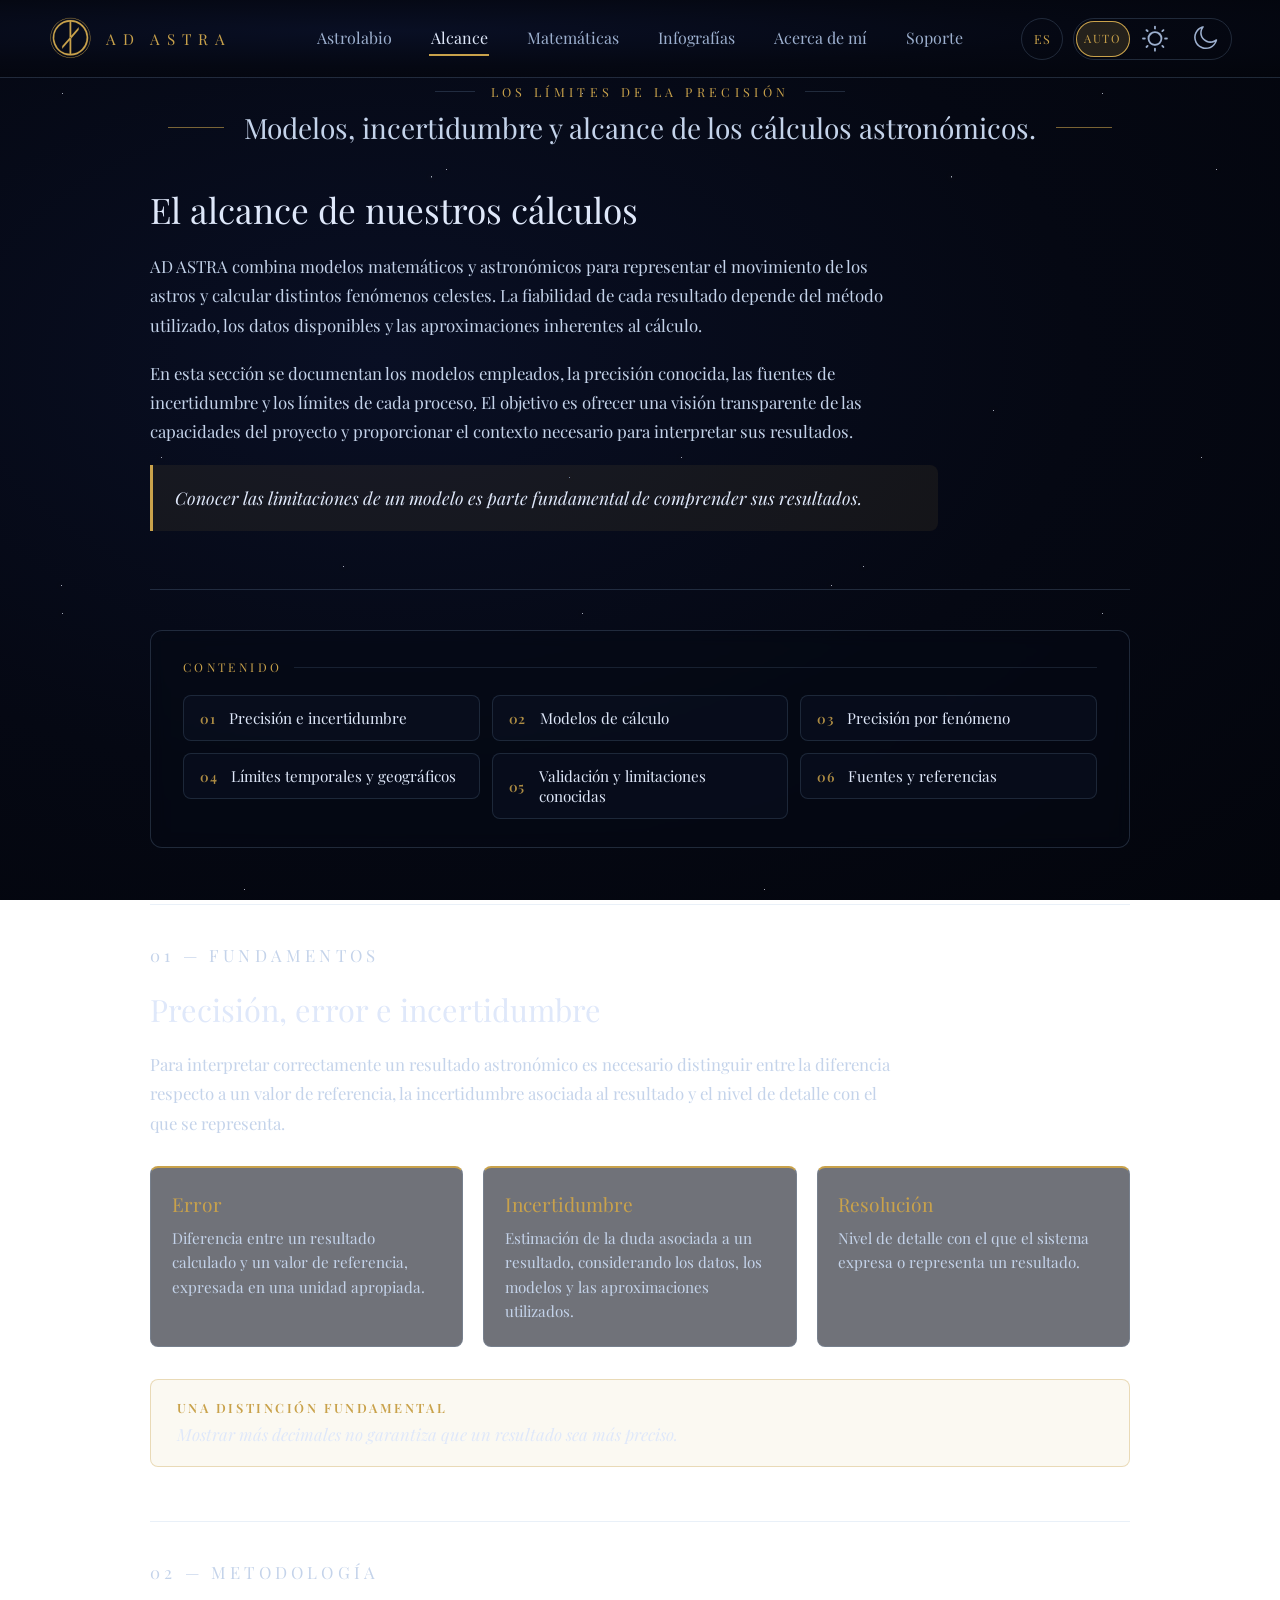
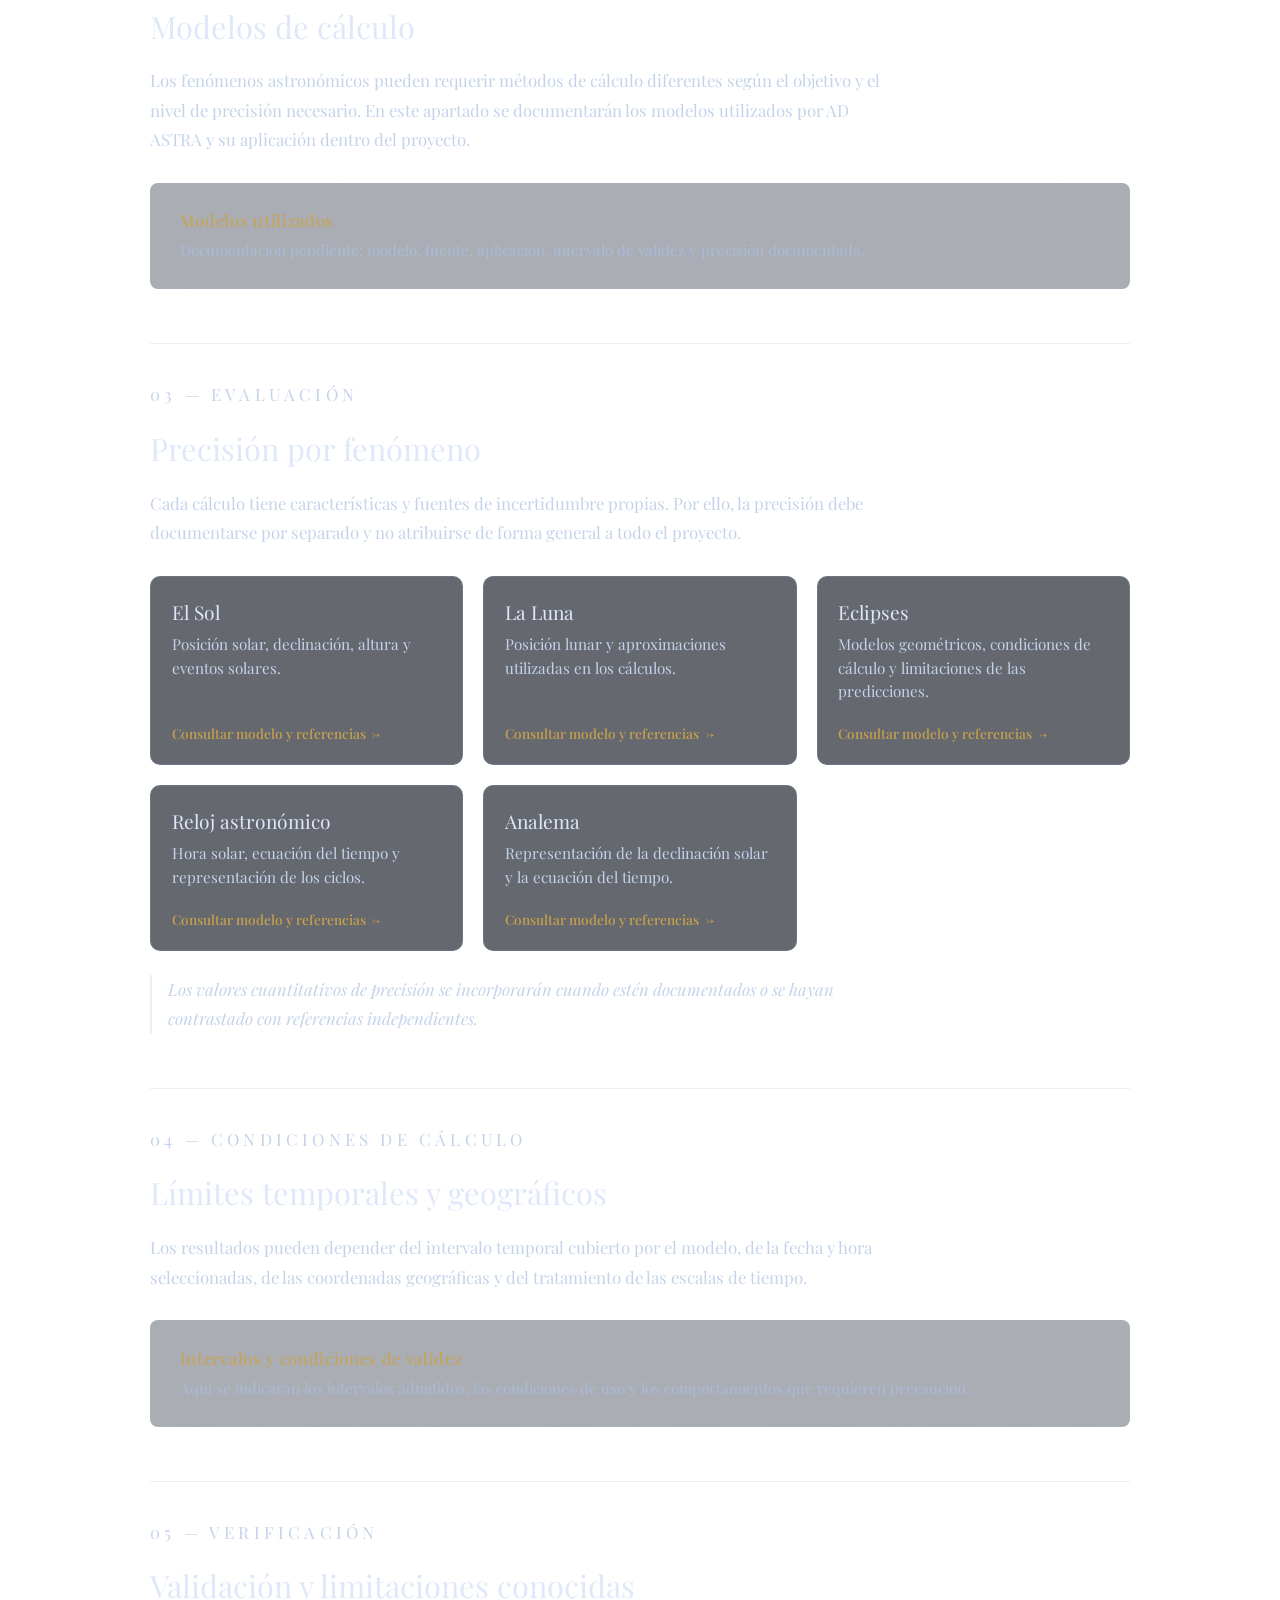
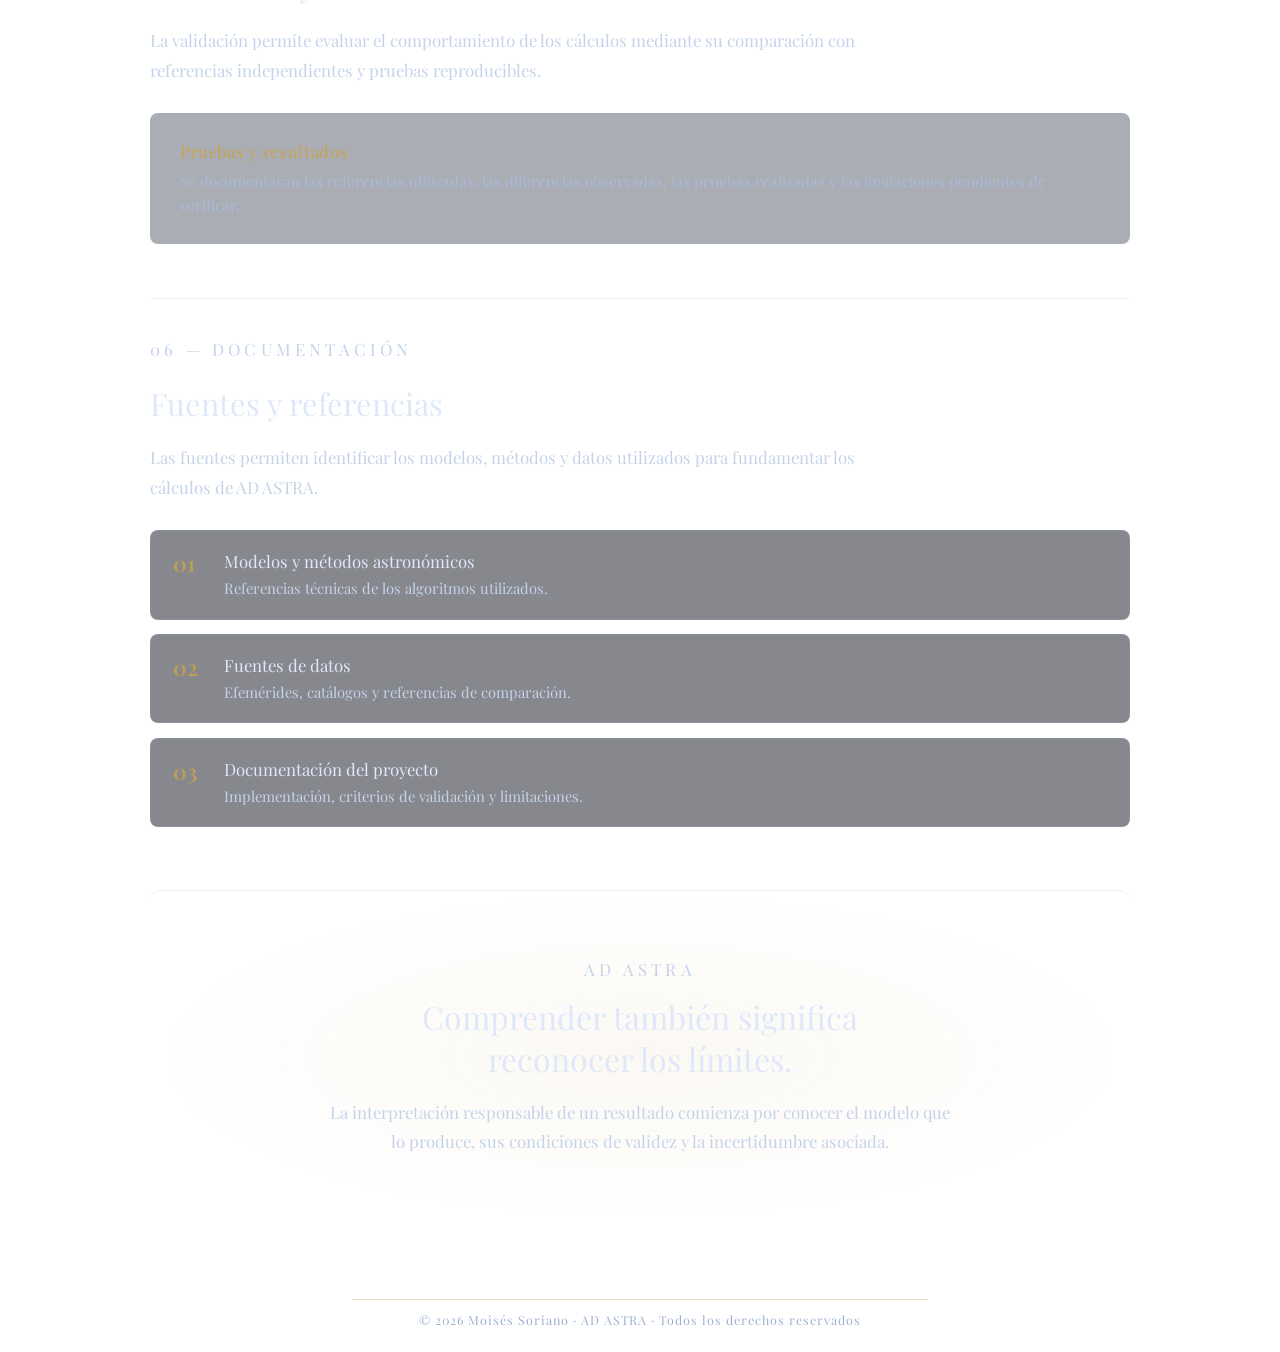
==== paginas/alcance.html @ a29d30ed "Fix: Corregido el responsive para 18 tamaños de 1920×1000 a 360×740). Feat: añadidos los paneles lat" ====
<!DOCTYPE html>
<html lang="es">
  <head>
    <meta charset="UTF-8" />
    <meta name="viewport" content="width=device-width, initial-scale=1.0" />
    <title>AD ASTRA — Alcance</title>
    <script>try{var p=localStorage.getItem("tema-preferencia")||"auto",h=new Date().getHours();document.documentElement.dataset.tema=p==="auto"?(h>=6&&h<18?"dia":"noche"):p}catch(e){}</script>
    <link rel="preconnect" href="https://fonts.googleapis.com" />
    <link rel="preconnect" href="https://fonts.gstatic.com" crossorigin />
    <link href="https://fonts.googleapis.com/css2?family=Playfair+Display:wght@400;500;600&display=swap" rel="stylesheet" />
    <link rel="icon" href="data:," />
    <link rel="stylesheet" href="../css/base.css" />
    <link rel="stylesheet" href="../css/tema.css" />
    <link rel="stylesheet" href="../css/estructura.css" />
    <link rel="stylesheet" href="../css/alcance.css" />
    <link rel="stylesheet" href="../css/pie.css" />
    <link rel="stylesheet" href="../css/fondo-estrellas.css" />
    <link rel="stylesheet" href="../css/fondo-lavado.css" />
    <script src="../scripts/astronomia.js" defer></script>
    <script src="../scripts/ubicacion.js" defer></script>
    <script src="../scripts/tema.js" defer></script>
    <script src="../scripts/idioma.js" defer></script>
  </head>
  <body>
    <div id="fondo-lavado" aria-hidden="true"></div>
    <div id="fondo-estrellas" aria-hidden="true">
      <div class="estrellas-fondo estrellas-a"></div>
      <div class="estrellas-fondo estrellas-b"></div>
    </div>
    <div id="contenedor-app">
      <header class="cabecera menu-secciones">
        <a class="logo" href="../index.html" aria-label="AD ASTRA, ir al Astrolabio">
          <span class="logo-marca" aria-hidden="true"></span>
          <span>AD ASTRA</span>
        </a>
        <nav class="nav-secciones" aria-label="Navegación del sitio">
          <a href="../index.html">Astrolabio</a>
          <a href="alcance.html" class="activa" aria-current="page">Alcance</a>
          <a href="matematicas.html">Matemáticas</a>
          <a href="infografias.html">Infografías</a>
          <a href="acerca-de.html">Acerca de mí</a>
          <a href="soporte.html">Soporte</a>
        </nav>
        <div class="cabecera-acciones">
          <button type="button" id="boton-idioma" class="boton-tema boton-idioma" title="Cambiar idioma" aria-label="Cambiar idioma">ES</button>
          <div class="control-tema" role="group" aria-label="Modo de color">
            <button type="button" class="control-tema-opcion" data-tema-pref="auto">Auto</button>
            <button type="button" class="control-tema-opcion" data-tema-pref="dia"><span class="icono-svg icono-dia" aria-hidden="true"></span></button>
            <button type="button" class="control-tema-opcion" data-tema-pref="noche"><span class="icono-svg icono-noche" aria-hidden="true"></span></button>
          </div>
        </div>
      </header>
      <main>
        <section class="hero">
          <p class="hero-etiqueta">Los límites de la precisión</p>
          <h1 class="hero-titular">
            Modelos, incertidumbre y alcance de los cálculos astronómicos.
          </h1>
        </section>

        <div class="contenido-pagina">

          <!-- Introducción -->
          <section class="alcance-introduccion" aria-labelledby="titulo-introduccion">
            <h2 id="titulo-introduccion">El alcance de nuestros cálculos</h2>

            <p>
              AD ASTRA combina modelos matemáticos y astronómicos para representar
              el movimiento de los astros y calcular distintos fenómenos celestes.
              La fiabilidad de cada resultado depende del método utilizado,
              los datos disponibles y las aproximaciones inherentes al cálculo.
            </p>

            <p>
              En esta sección se documentan los modelos empleados, la precisión
              conocida, las fuentes de incertidumbre y los límites de cada proceso.
              El objetivo es ofrecer una visión transparente de las capacidades
              del proyecto y proporcionar el contexto necesario para interpretar
              sus resultados.
            </p>

            <p class="alcance-destacado">
              Conocer las limitaciones de un modelo es parte fundamental
              de comprender sus resultados.
            </p>
          </section>

          <!-- Navegación interna -->
          <nav class="alcance-nav" aria-label="Contenido de Alcance">
            <p class="alcance-nav-etiqueta">Contenido</p>

            <ol>
              <li>
                <a href="#precision">
                  <span>01</span>
                  Precisión e incertidumbre
                </a>
              </li>
              <li>
                <a href="#modelos">
                  <span>02</span>
                  Modelos de cálculo
                </a>
              </li>
              <li>
                <a href="#fenomenos">
                  <span>03</span>
                  Precisión por fenómeno
                </a>
              </li>
              <li>
                <a href="#condiciones">
                  <span>04</span>
                  Límites temporales y geográficos
                </a>
              </li>
              <li>
                <a href="#validacion">
                  <span>05</span>
                  Validación y limitaciones conocidas
                </a>
              </li>
              <li>
                <a href="#referencias">
                  <span>06</span>
                  Fuentes y referencias
                </a>
              </li>
            </ol>
          </nav>

          <!-- 01. Precisión e incertidumbre -->
          <section id="precision" class="alcance-seccion">
            <p class="seccion-etiqueta">01 — Fundamentos</p>
            <h2>Precisión, error e incertidumbre</h2>

            <p>
              Para interpretar correctamente un resultado astronómico es necesario
              distinguir entre la diferencia respecto a un valor de referencia,
              la incertidumbre asociada al resultado y el nivel de detalle con
              el que se representa.
            </p>

            <div class="alcance-conceptos">
              <article class="alcance-concepto">
                <h3>Error</h3>
                <p>
                  Diferencia entre un resultado calculado y un valor de referencia,
                  expresada en una unidad apropiada.
                </p>
              </article>

              <article class="alcance-concepto">
                <h3>Incertidumbre</h3>
                <p>
                  Estimación de la duda asociada a un resultado, considerando
                  los datos, los modelos y las aproximaciones utilizados.
                </p>
              </article>

              <article class="alcance-concepto">
                <h3>Resolución</h3>
                <p>
                  Nivel de detalle con el que el sistema expresa o representa
                  un resultado.
                </p>
              </article>
            </div>

            <aside class="alcance-nota">
              <h3>Una distinción fundamental</h3>
              <p>
                Mostrar más decimales no garantiza que un resultado sea
                más preciso.
              </p>
            </aside>
          </section>

          <!-- 02. Modelos de cálculo -->
          <section id="modelos" class="alcance-seccion">
            <p class="seccion-etiqueta">02 — Metodología</p>
            <h2>Modelos de cálculo</h2>

            <p>
              Los fenómenos astronómicos pueden requerir métodos de cálculo
              diferentes según el objetivo y el nivel de precisión necesario.
              En este apartado se documentarán los modelos utilizados por
              AD ASTRA y su aplicación dentro del proyecto.
            </p>

            <div class="alcance-placeholder">
              <h3>Modelos utilizados</h3>
              <p>
                Documentación pendiente: modelo, fuente, aplicación,
                intervalo de validez y precisión documentada.
              </p>
            </div>
          </section>

          <!-- 03. Precisión por fenómeno -->
          <section id="fenomenos" class="alcance-seccion">
            <p class="seccion-etiqueta">03 — Evaluación</p>
            <h2>Precisión por fenómeno</h2>

            <p>
              Cada cálculo tiene características y fuentes de incertidumbre
              propias. Por ello, la precisión debe documentarse por separado
              y no atribuirse de forma general a todo el proyecto.
            </p>

            <div class="alcance-fenomenos">

              <article class="alcance-fenomeno">
                <h3>El Sol</h3>
                <p>
                  Posición solar, declinación, altura y eventos solares.
                </p>
                <a href="#referencias">Consultar modelo y referencias</a>
              </article>

              <article class="alcance-fenomeno">
                <h3>La Luna</h3>
                <p>
                  Posición lunar y aproximaciones utilizadas en los cálculos.
                </p>
                <a href="#referencias">Consultar modelo y referencias</a>
              </article>

              <article class="alcance-fenomeno">
                <h3>Eclipses</h3>
                <p>
                  Modelos geométricos, condiciones de cálculo y limitaciones
                  de las predicciones.
                </p>
                <a href="#referencias">Consultar modelo y referencias</a>
              </article>

              <article class="alcance-fenomeno">
                <h3>Reloj astronómico</h3>
                <p>
                  Hora solar, ecuación del tiempo y representación de los ciclos.
                </p>
                <a href="#referencias">Consultar modelo y referencias</a>
              </article>

              <article class="alcance-fenomeno">
                <h3>Analema</h3>
                <p>
                  Representación de la declinación solar y la ecuación del tiempo.
                </p>
                <a href="#referencias">Consultar modelo y referencias</a>
              </article>
            </div>

            <p class="alcance-aclaracion">
              Los valores cuantitativos de precisión se incorporarán cuando
              estén documentados o se hayan contrastado con referencias
              independientes.
            </p>
          </section>

          <!-- 04. Límites temporales y geográficos -->
          <section id="condiciones" class="alcance-seccion">
            <p class="seccion-etiqueta">04 — Condiciones de cálculo</p>
            <h2>Límites temporales y geográficos</h2>

            <p>
              Los resultados pueden depender del intervalo temporal cubierto
              por el modelo, de la fecha y hora seleccionadas, de las coordenadas
              geográficas y del tratamiento de las escalas de tiempo.
            </p>

            <div class="alcance-placeholder">
              <h3>Intervalos y condiciones de validez</h3>
              <p>
                Aquí se indicarán los intervalos admitidos, las condiciones
                de uso y los comportamientos que requieren precaución.
              </p>
            </div>
          </section>

          <!-- 05. Validación -->
          <section id="validacion" class="alcance-seccion">
            <p class="seccion-etiqueta">05 — Verificación</p>
            <h2>Validación y limitaciones conocidas</h2>

            <p>
              La validación permite evaluar el comportamiento de los cálculos
              mediante su comparación con referencias independientes y pruebas
              reproducibles.
            </p>

            <div class="alcance-placeholder">
              <h3>Pruebas y resultados</h3>
              <p>
                Se documentarán las referencias utilizadas, las diferencias
                observadas, las pruebas realizadas y las limitaciones pendientes
                de verificar.
              </p>
            </div>
          </section>

          <!-- 06. Fuentes -->
          <section id="referencias" class="alcance-seccion">
            <p class="seccion-etiqueta">06 — Documentación</p>
            <h2>Fuentes y referencias</h2>

            <p>
              Las fuentes permiten identificar los modelos, métodos y datos
              utilizados para fundamentar los cálculos de AD ASTRA.
            </p>

            <ul class="alcance-referencias">
              <li>
                <span>01</span>
                <div>
                  <h3>Modelos y métodos astronómicos</h3>
                  <p>Referencias técnicas de los algoritmos utilizados.</p>
                </div>
              </li>
              <li>
                <span>02</span>
                <div>
                  <h3>Fuentes de datos</h3>
                  <p>Efemérides, catálogos y referencias de comparación.</p>
                </div>
              </li>
              <li>
                <span>03</span>
                <div>
                  <h3>Documentación del proyecto</h3>
                  <p>Implementación, criterios de validación y limitaciones.</p>
                </div>
              </li>
            </ul>
          </section>

          <!-- Cierre -->
          <footer class="alcance-cierre">
            <p class="seccion-etiqueta">AD ASTRA</p>
            <h2>Comprender también significa reconocer los límites.</h2>
            <p>
              La interpretación responsable de un resultado comienza por
              conocer el modelo que lo produce, sus condiciones de validez
              y la incertidumbre asociada.
            </p>
          </footer>

        </div>
      </main>
      <footer id="pie" class="pie pie-minimo">
        <div class="pie-final">
          <span>© 2026 Moisés Soriano · AD ASTRA · Todos los derechos reservados</span>
        </div>
      </footer>
    </div>
  </body>
</html>
---- css/base.css ----
/*css/base.css */

body {
  margin: 0;
  min-height: 100vh;
  display: grid;
  place-items: center;
  background:
    radial-gradient(
      circle at 50% 38%,
      rgba(35, 75, 125, 0.16) 0%,
      rgba(18, 40, 75, 0.10) 32%,
      transparent 65%
    ),
    radial-gradient(
      circle at 15% 85%,
      rgba(25, 55, 100, 0.10) 0%,
      transparent 45%
    ),
    #071126;
}

main {
  width: min(94vw, 1600px);
}

#reloj {
  width: min(100%, 94vmin, 900px);
  margin: 0 auto;
  height: auto;
  display: block;
}

#hora-digital {
  margin: 1rem 0 0;
  text-align: center;
  font-family: var(--fuente);
  font-size: 0.3rem;
  color: var(--oro);
}

#ubicacion {
  margin: 0.25rem 0 0;
  text-align: center;
  font-family: var(--fuente);
  font-size: 1rem;
  color: var(--hielo);
  letter-spacing: 0.5px; /* Separa un poco los caracteres generales */
}

#pais-ciudad {
  margin: 0.15rem 0 0;
  text-align: center;
  font-family: var(--fuente);
  font-size: 0.9rem;
  color: var(--oro); /* Tono dorado sutil */
  opacity: 0.85;
}

#fecha-digital {
  margin: 0.25rem 0 0;
  text-align: center;
  font-family: var(--fuente);
  font-size: 0.3rem;
  color: var(--oro);
}
---- css/tema.css ----
/* css/tema.css — variables de color por modo. La página lee siempre estas variables.
   DÍA  = piedra clara (tinta azul-negra, acento oro oscuro).   NOCHE = espacio oscuro.
   Regla: ningún archivo CSS usa colores sueltos; todo sale de estas variables. */

/* Tipografías (Google Fonts: Playfair Display; símbolos zodiacales: Segoe UI Symbol) */
:root {
  --fuente: "Playfair Display", Georgia, serif;
  --fuente-simbolos: "Segoe UI Symbol", "Apple Symbols", "Noto Sans Symbols 2", "DejaVu Sans", sans-serif;
}

/* ───────── MODO DÍA (por defecto): fondo piedra, tinta oscura ───────── */
:root,
[data-tema="dia"] {
  /* superficies y texto */
  /* centro algo más oscuro: el contrario del brillo central del modo noche */
  --fondo: radial-gradient(ellipse at 30% 40%, #d8d6d0 0%, #e1dfda 55%, #ecebe7 100%);
  --estrellas-intensidad: 1;
  --panel: rgba(244, 243, 239, 0.92);
  --linea: rgba(27, 34, 51, 0.22);
  --texto: #1b2233;
  --texto-suave: #5b6679;
  --acento: #8f6b1c;
  --fondo-traslacion: rgba(27, 34, 51, 0.08);   /* disco tras las órbitas */
  --aro-lectura: rgba(246, 244, 238, 0.78);     /* aro tras los números del Reloj al enfocarlo */
  --sombra: 0 8px 24px rgba(27, 34, 51, 0.18);
  /* acentos */
  --oro: #8f6b1c;
  --oro-claro: #7a5a14;
  --hielo: #46688f;
  --alerta: #b3402f;
  /* tintas */
  --tinta: #1b2233;
  --tinta-suave: #38425a;
  --tinta-tenue: #5b6679;
  /* superficies del reloj */
  --marino: #c8cdd8;
  --superficie: #f4f3ef;
  --superficie-2: #e8e6e0;
  --borde-sutil: rgba(27, 34, 51, 0.16);
  --borde-oro: rgba(143, 107, 28, 0.4);
  /* astros (con contorno para que se vean sobre fondo claro) */
  --sol: #e0a21c;
  --sol-brillo: #b67a0a;
  --sol-contorno: #7a4f00;
  --luna-luz: #ece8dc;
  --luna-sombra: #394156;
  --luna-contorno: #394156;
  --nodo: #596375;
  --nodo-brillo: rgba(255, 255, 255, 0.9);
  --tierra: #2f6aa6;
  --estacion-opacidad: 0.8;   /* el anillo de estaciones necesita más cuerpo sobre fondo claro */
  /* trópicos */
  --tropico-cancer: #4f7d57;
  --tropico-capricornio: #a8683a;
  /* globo de Rotación */
  --globo-1: #dfe9f3;
  --globo-2: #9db9d4;
  --globo-3: #46688f;
  --globo-linea: #1b2233;
  --roca-marron: #8a6240;
  --roca-negra: #262a33;
  --roca-contorno: rgba(27, 34, 51, 0.45);
  --alineacion-1: #8d95a3;
  --alineacion-2: #c9a017;
  --alineacion-3: #1f9fb5;
  --tierra-oceano: #3b86c8;
  --tierra-oceano-profundo: #14468a;
  --tierra-firme: #5d8f4c;
  --tierra-desierto: #a58253;
  --tierra-hielo: #eaf4fb;
  --tierra-atmosfera: #8fd0f5;
  --tierra-noche: #040919;
}

/* ───────── MODO NOCHE: espacio profundo. Las estrellas sutiles las pinta css/fondo-estrellas.css ───────── */
[data-tema="noche"] {
  --fondo: radial-gradient(ellipse at 30% 40%, #090f24 0%, #050813 55%, #03050c 100%);
  --estrellas-intensidad: 1;
  --panel: rgba(6, 10, 22, 0.88);
  --linea: rgba(143, 180, 217, 0.2);
  --texto: #dfe8fa;
  --texto-suave: #9db0cf;
  --acento: #c9a24b;
  --fondo-traslacion: rgba(6, 13, 29, 0.9);
  --aro-lectura: rgba(3, 7, 18, 0.6);
  --sombra: 0 8px 24px rgba(0, 0, 0, 0.5);

  --oro: #c9a24b;
  --oro-claro: #e8d08a;
  --hielo: #8fb4d9;
  --alerta: #cf5a4a;

  --tinta: #e6eefc;
  --tinta-suave: #c4d3ea;
  --tinta-tenue: #a9bbd8;

  --marino: #12234a;
  --superficie: #0e1428;
  --superficie-2: #161e3a;
  --borde-sutil: rgba(143, 180, 217, 0.18);
  --borde-oro: rgba(201, 162, 75, 0.35);

  --sol: #f4cf6a;
  --sol-brillo: #e3a63a;
  --sol-contorno: transparent;
  --luna-luz: #cfd8e3;
  --luna-sombra: #2a2f3a;
  --luna-contorno: transparent;
  --nodo: #98a2b5;
  --nodo-brillo: rgba(168, 182, 210, 0.6);
  --tierra: #5b93d1;
  --estacion-opacidad: 0.4;

  --tropico-cancer: #86b08c;
  --tropico-capricornio: #c98d62;

  --globo-1: #c3d6e8;
  --globo-2: #7fa3c6;
  --globo-3: #2f527a;
  --globo-linea: #0b2a4a;
  --roca-marron: #8a6a4c;
  --roca-negra: #14171f;
  --roca-contorno: rgba(201, 214, 235, 0.4);
  --alineacion-1: #c3cad6;
  --alineacion-2: #f2d35a;
  --alineacion-3: #4fdcf0;
  --tierra-oceano: #3b86c8;
  --tierra-oceano-profundo: #14468a;
  --tierra-firme: #5d8f4c;
  --tierra-desierto: #a58253;
  --tierra-hielo: #eaf4fb;
  --tierra-atmosfera: #8fd0f5;
  --tierra-noche: #040919;
}
---- css/estructura.css ----
/* css/estructura.css — estructura final: cabecera, hero, escenario, paneles flotantes, barra inferior */
body {
  display: block;
  margin: 0;
  min-height: 100vh;
  background: var(--fondo);
  background-attachment: fixed;
  overflow-x: hidden;
  color: var(--texto);
  font-family: var(--fuente);
}
 
#contenedor-app { display: block; width: 100%; }
 
main { display: block; width: 100%; margin: 0; padding: 0; }

.contenido-pagina {
  width: min(calc(100% - 2rem), 1120px);
  margin: clamp(1.5rem, 4vh, 3rem) auto clamp(3rem, 8vh, 6rem);
}
.contenido-pagina:empty {
  min-height: min(58vh, 560px);
  margin: clamp(3rem, 8vh, 6rem) auto;
  border: 1px dashed var(--linea);
  background: color-mix(in srgb, var(--panel) 24%, transparent);
}
 
/* Cabecera */
.cabecera {
  position: sticky;
  top: 0;
  z-index: 100;
  display: grid;
  grid-template-columns: 1fr auto 1fr;
  align-items: center;
  padding: 1rem clamp(1rem, 4vw, 3rem);
  border-bottom: 1px solid var(--linea);
  background: var(--fondo);
}
.logo { display: flex; align-items: center; gap: 0.8rem; color: var(--acento); text-decoration: none; letter-spacing: 0.45em; font-size: 0.95rem; }
.logo-marca {
  width: 45px;
  height: 45px;
  background-color: currentColor;
  -webkit-mask: url("../svg/logo/logo.svg") center / contain no-repeat;
  mask: url("../svg/logo/logo.svg") center / contain no-repeat;
}
.nav-capas { display: flex; gap: clamp(0.75rem, 3vw, 2.25rem); }
.nav-capas button {
  padding: 0.4rem 0.1rem;
  background: none;
  border: 0;
  border-bottom: 2px solid transparent;
  color: var(--texto-suave);
  font: inherit;
  font-size: 1rem;
  cursor: pointer;
  transition: color 0.2s, border-color 0.2s;
}
.nav-capas button.activa,
.nav-secciones > .activa,
.nav-secciones > [aria-current="page"] {
  color: var(--texto);
  border-bottom-color: var(--acento);
}
.nav-secciones { display: none; gap: clamp(0.75rem, 3vw, 2.25rem); white-space: nowrap; }
.nav-secciones > * {
  padding: 0.4rem 0.1rem;
  background: none;
  border: 0;
  border-bottom: 2px solid transparent;
  color: var(--texto-suave);
  font: inherit;
  font-size: 1rem;
  text-decoration: none;
  cursor: pointer;
  transition: color 0.2s, border-color 0.2s;
}
.nav-secciones > *:hover { color: var(--texto); }
.cabecera.menu-secciones .nav-capas { display: none; }
.cabecera.menu-secciones .nav-secciones { display: flex; }
.boton-tema, .tirador {
  display: grid;
  place-items: center;
  width: 42px;
  height: 42px;
  border-radius: 50%;
  border: 1px solid var(--linea);
  background: transparent;
  color: var(--acento);
  cursor: pointer;
  transition: background 0.2s, border-color 0.2s;
}
.boton-tema { justify-self: end; }
.cabecera-acciones { display: flex; align-items: center; gap: 0.6rem; justify-self: end; }
.boton-idioma { font-family: var(--fuente); font-size: 0.78rem; letter-spacing: 0.08em; }
.control-tema { display: flex; align-items: center; gap: 2px; box-sizing: border-box; height: 42px; padding: 2px; border: 1px solid var(--linea); border-radius: 999px; }
.control-tema-opcion {
  display: grid; place-items: center; min-width: 36px; height: 36px; padding: 0 0.55rem;
  border: 0; border-radius: 999px; background: transparent; color: var(--texto-suave); cursor: pointer;
  font-family: var(--fuente); font-size: 0.72rem; letter-spacing: 0.12em; text-transform: uppercase;
  transition: background 0.2s, color 0.2s;
}
.control-tema-opcion:hover { color: var(--acento); }
.icono-svg {
  display: block;
  width: 30px;
  height: 30px;
  background-color: currentColor;
  -webkit-mask: center / contain no-repeat;
  mask: center / contain no-repeat;
}
.icono-dia { -webkit-mask-image: url("../svg/iconos/iconodia.svg"); mask-image: url("../svg/iconos/iconodia.svg"); }
.icono-noche { -webkit-mask-image: url("../svg/iconos/icononoche.svg"); mask-image: url("../svg/iconos/icononoche.svg"); }
.icono-panel-fecha { -webkit-mask-image: url("../svg/panel-control/fecha.svg"); mask-image: url("../svg/panel-control/fecha.svg"); }
.icono-panel-pregunta { -webkit-mask-image: url("../svg/panel-control/pregunta.svg"); mask-image: url("../svg/panel-control/pregunta.svg"); }
.icono-panel-geolocalizacion { -webkit-mask-image: url("../svg/panel-control/geolocalizacion.svg"); mask-image: url("../svg/panel-control/geolocalizacion.svg"); }
.icono-panel-masinfo { -webkit-mask-image: url("../svg/panel-control/masinfo.svg"); mask-image: url("../svg/panel-control/masinfo.svg"); }
.control-tema-opcion.activa { background: color-mix(in srgb, var(--oro) 16%, transparent); color: var(--acento); box-shadow: inset 0 0 0 1px var(--acento); }
::view-transition-old(root), ::view-transition-new(root) { animation-duration: 0.7s; }
.boton-tema:hover, .tirador:hover { background: color-mix(in srgb, var(--oro) 12%, transparent); border-color: var(--acento); }
 
/* Hero */
.hero { padding: 0.3rem 1rem 1.1rem; text-align: center; }
.hero-etiqueta { display: flex; align-items: center; justify-content: center; gap: 1rem; margin: 0; font-size: 0.78rem; letter-spacing: 0.35em; text-transform: uppercase; color: var(--acento); }
.hero-etiqueta::before, .hero-etiqueta::after { content: ""; width: 2.5rem; height: 1px; background: var(--linea); }
.hero-titular {
  display: flex;
  align-items: center;
  justify-content: center;
  gap: 1.25rem;
  margin: 0.6rem 0 0;
  font-size: clamp(1.1rem, 2.4vw, 1.75rem);
  font-weight: normal;
  color: var(--tinta-suave);
}
.hero-titular::before,
.hero-titular::after { content: ""; flex: 0 0 3.5rem; height: 1px; background: var(--acento); opacity: 0.6; }
 
/* Escenario (reloj + paneles flotantes) */
/* El escenario ocupa todo el ancho de la ventana para que los botones queden en los costados */
.escenario {
  /* mismo tamaño visual del dial que antes; el lienzo (viewBox 2120 × 1990, centrado en x=600 para que el reloj quede en el centro de la página) es un 10 % mayor para el aro de constelaciones */
  --ancho-reloj: min(100%, calc((100vh - 230px) * 1.104), 1104px);
  position: relative;
  padding: 0.5rem 0 0.5rem;
  --separacion-lados: 5rem; /* separación simétrica de hora/fecha y controles al reloj */
}
#reloj { width: var(--ancho-reloj); margin: 0 auto; }
/* Hora (izquierda) y fecha (derecha) a los lados del reloj, a la altura del centro */
.escenario { text-align: center; }
#hora-digital,
#fecha-digital {
  position: absolute;
  /* centro del reloj (1000/2120 del ancho) + el desplazamiento que tenía antes */
  top: calc(0.5rem + var(--ancho-reloj) * 0.4717 + 22px);
  margin: 0;
  transform: translateY(-150%);
  font-family: var(--fuente);
  font-size: 1.15rem;
  letter-spacing: 0.04em;
  color: var(--acento);
}
#hora-digital { right: calc(50% + var(--ancho-reloj) * 0.4262 + var(--separacion-lados)); }
#fecha-digital { left: calc(50% + var(--ancho-reloj) * 0.4262 + var(--separacion-lados)); }
/* Pantallas angostas: hora y fecha bajo el reloj, y bajo cada una sus controles de velocidad (ver velocidad.css) */
@media (max-width: 1100px) {
  .escenario { display: grid; grid-template-columns: 1fr 1fr; column-gap: 1.5rem; }
  #reloj { grid-column: 1 / -1; }
  #hora-digital,
  #fecha-digital { position: static; transform: none; margin: 0.4rem 0 0; }
  #hora-digital { grid-column: 1; grid-row: 2; justify-self: end; }
  #fecha-digital { grid-column: 2; grid-row: 2; justify-self: start; }
}
 
.tirador { position: absolute; top: 50%; transform: translateY(-50%); z-index: 40; }
.tirador-izq { left: clamp(1rem, 3vw, 3rem); }
.tirador-der { right: clamp(1rem, 3vw, 3rem); }
.tirador-secundario { top: calc(50% + 3.5rem); }
 
.panel-flotante {
  position: absolute;
  top: 50%;
  z-index: 30;
  box-sizing: border-box;
  width: 290px;
  max-width: 86vw;
  max-height: 90%;
  overflow-y: auto;
  padding: 20px;
  background: none;
  border: 0;
  visibility: hidden;
  opacity: 0;
  transition: opacity 0.25s ease, transform 0.25s ease, visibility 0s linear 0.25s;
}
.panel-izq { left: calc(clamp(1rem, 3vw, 3rem) + 3.5rem); transform: translateY(-50%) translateX(-16px); }
.panel-der { right: calc(clamp(1rem, 3vw, 3rem) + 3.5rem); width: 320px; transform: translateY(-50%) translateX(16px); }
.panel-lateral-nuevo { top: calc(50% + 3.5rem); min-height: min(55vh, 380px); background: var(--superficie); border: 1px solid var(--borde-oro); border-radius: 20px; }
.panel-flotante.abierto { visibility: visible; opacity: 1; transform: translateY(-50%) translateX(0); transition-delay: 0s; }
 
/* Resultados: sin marco, tarjetas limpias */
.panel-resultados { width: min(100% - 4rem, 1500px); max-width: none; margin: 0 auto; padding: 1.25rem 0 3rem; border: 0; background: none; }
.panel-resultados h2 { text-align: center; }
 
/* Fichas de resultados (estilo de la barra inferior del diseño) */
.panel-resultados .grid-datos { align-items: stretch; gap: 0; grid-template-columns: repeat(auto-fill, minmax(230px, 1fr)); }
.panel-resultados .tarjeta {
  position: relative;
  display: grid;
  grid-template-columns: 2.2rem 1fr;
  column-gap: 0.75rem;
  align-content: center;
  min-height: 0;
  padding: 1rem 2.6rem 1rem 1rem;
  background: none;
  border: 0;
  border-left: 1px solid var(--linea);
  border-radius: 0;
}
.panel-resultados .tarjeta::before { content: "✦"; grid-column: 1; grid-row: 1 / span 3; align-self: center; text-align: center; font-size: 1.3rem; color: var(--acento); }
.panel-resultados .tarjeta > * { grid-column: 2; }
.panel-resultados .tarjeta-cabecera { text-align: left; font-size: 0.72rem; letter-spacing: 0.18em; color: var(--texto-suave); }
.panel-resultados .tarjeta-cabecera::before { content: none; }
.panel-resultados .tarjeta-valor,
.panel-resultados .tarjeta #pais-ciudad,
.panel-resultados .tarjeta #ubicacion { margin: 0; text-align: left; font-size: 1rem; letter-spacing: 0; color: var(--texto); opacity: 1; }
.panel-resultados .tarjeta-sub { text-align: left; font-size: 0.75rem; color: var(--texto-suave); }
 
/* "?" arriba a la derecha de la ficha, con burbuja al pasar el cursor */
.panel-resultados .ayuda {
  position: absolute;
  top: 0.6rem;
  right: 0.6rem;
  bottom: auto;
  display: grid;
  place-items: center;
  width: 1.3rem;
  height: 1.3rem;
  padding: 0;
  border: 1px solid var(--linea);
  border-radius: 50%;
  background: transparent;
  color: var(--texto-suave);
  font: 0.72rem var(--fuente);
  cursor: help;
}
.panel-resultados .ayuda:hover,
.panel-resultados .ayuda:focus { background: color-mix(in srgb, var(--oro) 15%, transparent); border-color: var(--acento); color: var(--acento); outline: none; }
.panel-resultados .tarjeta-ayuda,
.panel-resultados .tarjeta-ayuda[hidden] {
  display: block;
  position: absolute;
  right: 0;
  bottom: calc(100% + 6px);
  left: auto;
  z-index: 20;
  width: 220px;
  max-width: 80vw;
  margin: 0;
  padding: 0.6rem 0.75rem;
  background: var(--panel);
  border: 1px solid var(--linea);
  border-radius: 10px;
  box-shadow: var(--sombra);
  font-size: 0.75rem;
  line-height: 1.4;
  color: var(--texto);
  text-align: left;
  opacity: 0;
  pointer-events: none;
  transform: translateY(4px);
  transition: opacity 0.15s ease, transform 0.15s ease;
}
.panel-resultados .tarjeta:has(.ayuda:hover) .tarjeta-ayuda,
.panel-resultados .tarjeta:has(.ayuda:focus) .tarjeta-ayuda { opacity: 1; transform: translateY(0); }
 
/* Disco oscuro tras las órbitas */
#fondo-traslacion { fill: var(--fondo-traslacion); }
 
/* Aro de constelaciones */
.arco-constelacion { fill: none; stroke: var(--acento); stroke-width: 2; opacity: 0.55; }
.glifo-comodin { fill: var(--acento); stroke: var(--acento); stroke-width: 1.2; opacity: 0.75; }
.glifo-comodin polyline { fill: none; }
.nombre-constelacion {
  fill: var(--acento);
  font-family: var(--fuente);
  font-size: 20px;
  letter-spacing: 3px;
  text-anchor: middle;
  dominant-baseline: central;
  text-transform: uppercase;
}
 
/* Símbolos zodiacales: fuente de símbolos y dorado (evita el emoji morado) */
.simbolo-zodiacal { font-family: var(--fuente-simbolos); color: var(--acento); fill: var(--acento); }
 
/* Enfoque de capas desde el menú */
#reloj > g[id^="capa-"] { transition: opacity 0.45s ease; }
#reloj.enfocando > g[id^="capa-"]:not(.capa-enfocada) { opacity: 0.12; }
 
/* Aro oscuro de lectura (radio 600–730): solo al elegir "Reloj" en el menú, para contrastar minutos y números romanos */
.aro-lectura-reloj {
  fill: none;
  stroke: var(--aro-lectura);
  stroke-width: 130;
  opacity: 0;
  pointer-events: none;
  transition: opacity 0.45s ease;
}
#reloj.enfoque-reloj .aro-lectura-reloj { opacity: 1; }

/* Dígitos del calendario: solo visibles al elegir "Calendario" en el menú */
.digito-calendario {
  fill: var(--tinta-suave);
  font-family: var(--fuente);
  font-size: 22px;
  text-anchor: middle;
  dominant-baseline: central;
  opacity: 0;
  pointer-events: none;
  transition: opacity 0.45s ease;
}
#reloj.enfoque-calendario .digito-calendario { opacity: 1; }
 
/* Sistema solar: al elegirlo se expande de radio máximo 480 a 900 (900 / 480 = 1,875), con el Sol fijo en el centro */
#capa-fondo-traslacion,
#capa-orbita-terrestre,
#capa-orbitas-planetarias,
#capa-asteroides,
#capa-alineacion,
#capa-planetas,
#capa-planetas-frente,
#capa-sol-central {
  transform-origin: 600px 600px;
  transition: transform 0.9s ease;
}
#reloj.enfoque-sistema-solar #capa-fondo-traslacion,
#reloj.enfoque-sistema-solar #capa-orbita-terrestre,
#reloj.enfoque-sistema-solar #capa-orbitas-planetarias,
#reloj.enfoque-sistema-solar #capa-asteroides,
#reloj.enfoque-sistema-solar #capa-alineacion,
#reloj.enfoque-sistema-solar #capa-planetas,
#reloj.enfoque-sistema-solar #capa-planetas-frente,
#reloj.enfoque-sistema-solar #capa-sol-central { transform: scale(1.875); }
.orbita-planeta,
.orbita-terrestre { vector-effect: non-scaling-stroke; }
 
/* Icono propio en una ficha (opcional): ver campo "icono" en TARJETAS de panel-resultados.js */
.panel-resultados .tarjeta.con-icono::before {
  content: "";
  justify-self: center;
  width: 2.5rem;
  height: 2.5rem;
  background: var(--acento);
  -webkit-mask: var(--icono) center / contain no-repeat;
  mask: var(--icono) center / contain no-repeat;
}
 
@media (max-width: 800px) {
  .cabecera { grid-template-columns: 1fr auto; row-gap: 0.6rem; }
  .nav-capas { grid-column: 1 / -1; grid-row: 2; justify-content: center; flex-wrap: wrap; }
  .nav-secciones { grid-column: 1 / -1; grid-row: 2; justify-content: center; flex-wrap: wrap; white-space: normal; }
  .panel-izq { left: 0.5rem; } .panel-der { right: 0.5rem; }
}

@media (min-width: 801px) and (max-width: 1250px) {
  .cabecera { grid-template-columns: 1fr auto; row-gap: 0.6rem; }
  .nav-capas, .nav-secciones { grid-column: 1 / -1; grid-row: 2; justify-content: center; flex-wrap: wrap; white-space: normal; }
}

@media (max-width: 1100px) {
  .tirador { top: auto; bottom: 0.75rem; transform: none; }
  .tirador-izq.tirador-secundario { left: calc(clamp(1rem, 3vw, 3rem) + 3.25rem); }
  .tirador-der:not(.tirador-secundario) { right: calc(clamp(1rem, 3vw, 3rem) + 3.25rem); }

  #reloj { grid-row: 1; }
  #hora-digital, #fecha-digital { grid-row: 2; }
  .controles-tiempo { grid-row: 3; }

  .panel-flotante,
  .panel-izq,
  .panel-der {
    position: absolute;
    top: auto;
    right: 0.5rem;
    bottom: calc(0.75rem + 3.75rem);
    left: 0.5rem;
    width: auto;
    max-width: 100%;
    max-height: min(68vh, calc(100% - 4.5rem));
    overflow-y: auto;
    margin: 0;
    display: none;
    transform: none;
  }
  .panel-flotante.abierto {
    display: block;
    visibility: visible;
    opacity: 1;
    transform: none;
  }

  #cajon-planetas {
    right: auto;
    left: 50%;
    width: min(var(--ancho-reloj), calc(100% - 1rem));
    max-width: none;
    background: color-mix(in srgb, var(--superficie) 78%, transparent);
    border: 1px solid var(--borde-oro);
    border-radius: 20px;
    backdrop-filter: blur(2px);
    transform: translateX(-50%);
  }
  #cajon-planetas.abierto { transform: translateX(-50%); }
  #cajon-viajero,
  #panel-geolocalizacion {
    right: auto;
    width: min(26rem, calc(100% - 1rem)); /* paneles de formulario: no estirarlos a todo el ancho */
    background: color-mix(in srgb, var(--superficie) 78%, transparent);
    border: 1px solid var(--borde-oro);
    border-radius: 20px;
    backdrop-filter: blur(2px);
  }
}
---- css/alcance.css ----
/* css/alcance.css — Estilos específicos para la página de Alcance (modelos, precisión e incertidumbre) */

/* Contenedor principal de lectura */
.contenido-pagina {
  width: min(calc(100% - 2.5rem), 980px);
  margin: 1.5rem auto clamp(3rem, 6vh, 5rem);
}

/* ───────── INTRODUCCIÓN ───────── */
.alcance-introduccion {
  padding-bottom: 2.5rem;
  border-bottom: 1px solid var(--linea);
}

.alcance-introduccion h2 {
  margin: 0 0 1.25rem;
  font-size: clamp(1.6rem, 2.8vw, 2.2rem);
  font-weight: normal;
  color: var(--texto);
  line-height: 1.25;
}

.alcance-introduccion p {
  margin: 0 0 1.15rem;
  font-size: 1.05rem;
  line-height: 1.75;
  color: var(--tinta-suave);
  max-width: 74ch;
}

.alcance-destacado {
  margin: 1.75rem 0 0;
  padding: 1.1rem 1.4rem;
  border-left: 3px solid var(--acento);
  border-radius: 0 8px 8px 0;
  background: color-mix(in srgb, var(--oro) 8%, transparent);
  font-size: 1.1rem !important;
  font-style: italic;
  color: var(--texto) !important;
  line-height: 1.6;
}

/* ───────── ÍNDICE / NAVEGACIÓN INTERNA ───────── */
.alcance-nav {
  margin: 2.5rem 0 3.5rem;
  padding: 1.75rem 2rem;
  border: 1px solid var(--linea);
  border-radius: 12px;
  background: color-mix(in srgb, var(--panel) 50%, transparent);
  backdrop-filter: blur(8px);
}

.alcance-nav-etiqueta {
  display: flex;
  align-items: center;
  gap: 0.75rem;
  margin: 0 0 1.25rem;
  font-size: 0.75rem;
  letter-spacing: 0.28em;
  text-transform: uppercase;
  color: var(--acento);
}

.alcance-nav-etiqueta::after {
  content: "";
  flex: 1;
  height: 1px;
  background: var(--linea);
  opacity: 0.7;
}

.alcance-nav ol {
  display: grid;
  grid-template-columns: repeat(auto-fit, minmax(260px, 1fr));
  gap: 0.75rem;
  margin: 0;
  padding: 0;
  list-style: none;
}

.alcance-nav a {
  display: flex;
  align-items: center;
  gap: 0.85rem;
  padding: 0.75rem 1rem;
  border: 1px solid color-mix(in srgb, var(--linea) 80%, transparent);
  border-radius: 8px;
  background: color-mix(in srgb, var(--superficie) 40%, transparent);
  text-decoration: none;
  color: var(--texto);
  font-size: 0.95rem;
  transition: all 0.2s ease;
}

.alcance-nav a:hover {
  border-color: var(--acento);
  background: color-mix(in srgb, var(--panel) 90%, transparent);
  color: var(--acento);
  transform: translateY(-2px);
  box-shadow: 0 4px 14px rgba(0, 0, 0, 0.08);
}

.alcance-nav a span {
  font-family: var(--fuente);
  font-size: 0.85rem;
  font-weight: 600;
  color: var(--acento);
  letter-spacing: 0.05em;
  opacity: 0.85;
}

/* ───────── SECCIONES GENERALES ───────── */
.alcance-seccion {
  margin-top: clamp(3rem, 6vh, 4.5rem);
  padding-top: 2.25rem;
  border-top: 1px solid var(--linea);
  scroll-margin-top: 90px;
}

.seccion-etiqueta {
  margin: 0 0 0.5rem;
  font-size: 0.74rem;
  letter-spacing: 0.25em;
  text-transform: uppercase;
  color: var(--acento);
}

.alcance-seccion h2 {
  margin: 0 0 1.25rem;
  font-size: clamp(1.45rem, 2.4vw, 1.95rem);
  font-weight: normal;
  color: var(--texto);
  line-height: 1.3;
}

.alcance-seccion > p {
  margin: 0 0 1.2rem;
  font-size: 1.05rem;
  line-height: 1.75;
  color: var(--tinta-suave);
  max-width: 74ch;
}

/* ───────── 01. CONCEPTOS (ERROR, INCERTIDUMBRE, RESOLUCIÓN) ───────── */
.alcance-conceptos {
  display: grid;
  grid-template-columns: repeat(auto-fit, minmax(240px, 1fr));
  gap: 1.25rem;
  margin: 1.75rem 0 2rem;
}

.alcance-concepto {
  padding: 1.4rem 1.3rem;
  border: 1px solid var(--linea);
  border-top: 2px solid var(--acento);
  border-radius: 8px;
  background: color-mix(in srgb, var(--panel) 65%, transparent);
  backdrop-filter: blur(8px);
  transition: transform 0.2s ease, border-color 0.2s ease;
}

.alcance-concepto:hover {
  transform: translateY(-2px);
  border-color: var(--acento);
}

.alcance-concepto h3 {
  margin: 0 0 0.6rem;
  font-size: 1.2rem;
  color: var(--acento);
  font-weight: normal;
}

.alcance-concepto p {
  margin: 0;
  font-size: 0.95rem;
  line-height: 1.6;
  color: var(--tinta-suave);
}

.alcance-nota {
  margin: 1.75rem 0;
  padding: 1.2rem 1.6rem;
  border: 1px solid color-mix(in srgb, var(--acento) 35%, transparent);
  border-radius: 8px;
  background: color-mix(in srgb, var(--oro) 7%, transparent);
}

.alcance-nota h3 {
  margin: 0 0 0.35rem;
  font-size: 0.8rem;
  text-transform: uppercase;
  letter-spacing: 0.2em;
  color: var(--acento);
  font-weight: 600;
}

.alcance-nota p {
  margin: 0;
  font-size: 1.05rem;
  color: var(--texto);
  font-style: italic;
  line-height: 1.5;
}

/* ───────── BLOQUES PLACEHOLDER / DOSSIER TÉCNICO ───────── */
.alcance-placeholder {
  margin: 1.75rem 0;
  padding: 1.6rem 1.8rem;
  border: 1px dashed var(--linea);
  border-radius: 8px;
  background: color-mix(in srgb, var(--superficie) 35%, transparent);
  position: relative;
}

.alcance-placeholder h3 {
  margin: 0 0 0.45rem;
  font-size: 1.05rem;
  color: var(--acento);
  font-weight: normal;
  letter-spacing: 0.04em;
}

.alcance-placeholder p {
  margin: 0;
  font-size: 0.95rem;
  line-height: 1.6;
  color: var(--tinta-tenue);
}

/* ───────── 03. PRECISIÓN POR FENÓMENO ───────── */
.alcance-fenomenos {
  display: grid;
  grid-template-columns: repeat(auto-fit, minmax(260px, 1fr));
  gap: 1.25rem;
  margin: 1.75rem 0 1.5rem;
}

.alcance-fenomeno {
  display: flex;
  flex-direction: column;
  justify-content: space-between;
  padding: 1.4rem 1.3rem;
  border: 1px solid var(--linea);
  border-radius: 10px;
  background: color-mix(in srgb, var(--panel) 70%, transparent);
  backdrop-filter: blur(8px);
  transition: transform 0.2s ease, border-color 0.2s ease, box-shadow 0.2s ease;
}

.alcance-fenomeno:hover {
  transform: translateY(-3px);
  border-color: var(--acento);
  box-shadow: 0 6px 18px rgba(0, 0, 0, 0.1);
}

.alcance-fenomeno h3 {
  margin: 0 0 0.5rem;
  font-size: 1.2rem;
  font-weight: normal;
  color: var(--texto);
}

.alcance-fenomeno p {
  margin: 0 0 1.25rem;
  font-size: 0.95rem;
  line-height: 1.55;
  color: var(--tinta-suave);
  flex-grow: 1;
}

.alcance-fenomeno a {
  display: inline-flex;
  align-items: center;
  gap: 0.35rem;
  font-size: 0.85rem;
  color: var(--acento);
  text-decoration: none;
  font-weight: 500;
  transition: color 0.2s ease, gap 0.2s ease;
}

.alcance-fenomeno a::after {
  content: "→";
  transition: transform 0.2s ease;
}

.alcance-fenomeno a:hover {
  color: var(--oro-claro);
  gap: 0.55rem;
}

.alcance-aclaracion {
  margin: 1.25rem 0 0;
  padding-left: 1rem;
  border-left: 2px solid var(--linea);
  font-size: 0.92rem;
  font-style: italic;
  color: var(--tinta-tenue);
  line-height: 1.6;
}

/* ───────── 06. FUENTES Y REFERENCIAS ───────── */
.alcance-referencias {
  list-style: none;
  margin: 1.75rem 0;
  padding: 0;
  display: flex;
  flex-direction: column;
  gap: 0.9rem;
}

.alcance-referencias li {
  display: flex;
  align-items: flex-start;
  gap: 1.35rem;
  padding: 1.2rem 1.4rem;
  border: 1px solid var(--linea);
  border-radius: 8px;
  background: color-mix(in srgb, var(--panel) 55%, transparent);
  backdrop-filter: blur(8px);
  transition: border-color 0.2s ease;
}

.alcance-referencias li:hover {
  border-color: var(--acento);
}

.alcance-referencias li > span {
  font-family: var(--fuente);
  font-size: 1.35rem;
  font-weight: 600;
  color: var(--acento);
  line-height: 1;
  opacity: 0.85;
  padding-top: 0.15rem;
  min-width: 1.8rem;
}

.alcance-referencias h3 {
  margin: 0 0 0.3rem;
  font-size: 1.05rem;
  font-weight: normal;
  color: var(--texto);
}

.alcance-referencias p {
  margin: 0;
  font-size: 0.92rem;
  line-height: 1.5;
  color: var(--tinta-suave);
}

/* ───────── CIERRE EDITORIAL ───────── */
.alcance-cierre {
  margin-top: clamp(3.5rem, 7vh, 5.5rem);
  padding: clamp(2.5rem, 5vw, 4rem) 2rem;
  border-top: 1px solid var(--linea);
  border-radius: 12px;
  background: radial-gradient(ellipse at center, color-mix(in srgb, var(--oro) 7%, transparent) 0%, transparent 70%);
  text-align: center;
}

.alcance-cierre .seccion-etiqueta {
  display: inline-block;
  margin-bottom: 0.75rem;
}

.alcance-cierre h2 {
  margin: 0 auto 1.15rem;
  max-width: 30ch;
  font-size: clamp(1.4rem, 2.5vw, 2rem);
  font-weight: normal;
  color: var(--texto);
  line-height: 1.3;
}

.alcance-cierre p {
  margin: 0 auto;
  max-width: 62ch;
  font-size: 1.05rem;
  line-height: 1.75;
  color: var(--tinta-suave);
}

/* ───────── RESPONSIVE ───────── */
@media (max-width: 768px) {
  .alcance-nav {
    padding: 1.25rem 1.25rem;
  }
  .alcance-nav ol {
    grid-template-columns: 1fr;
  }
  .alcance-conceptos,
  .alcance-fenomenos {
    grid-template-columns: 1fr;
  }
}
---- css/pie.css ----
/* css/pie.css — pie de página (3): logo, columnas de enlaces y contacto. Colores: variables de css/tema.css. */
.pie, .pie *, .pie *::before, .pie *::after { box-sizing: border-box; }
.pie { margin-top: 0; padding: 3.5rem clamp(1.5rem, 7vw, 7rem) 1.5rem; border-top: 1px solid var(--linea); background: color-mix(in srgb, var(--panel) 44%, transparent); }
.pie-minimo { padding-top: 1.5rem; border-top: 0; background: transparent; }
.pie-minimo .pie-final { margin-top: 0; }
.pie-contenido {
  display: grid;
  grid-template-columns: minmax(320px, 1.5fr) repeat(3, minmax(150px, 1fr));
  align-items: start;
  gap: clamp(1.5rem, 4vw, 4rem);
  width: min(100%, 1500px);
  margin: 0 auto;
}
.pie-logo { display: inline-flex; align-items: center; align-self: center; gap: 1.1rem; color: var(--acento); text-decoration: none; }
.pie-logo .logo-marca { width: 110px; height: 110px; }
.pie-nombre { font-size: clamp(1.6rem, 2.4vw, 2.2rem); letter-spacing: 0.16em; white-space: nowrap; }

.pie-bloque { display: flex; flex-direction: column; align-items: flex-start; gap: 0.5rem; }
.pie-bloque h2 { margin: 0 0 0.5rem; color: var(--acento); font-size: clamp(1.25rem, 1.8vw, 1.6rem); font-weight: 400; letter-spacing: 0.06em; }
.pie-bloque a, .pie-final a { color: var(--texto-suave); font-size: 0.95rem; text-decoration: none; transition: color 0.2s; }
.pie-bloque a:hover, .pie-bloque a:focus-visible, .pie-final a:hover, .pie-final a:focus-visible { color: var(--acento); text-decoration: underline; text-underline-offset: 0.25em; }

/* Redes: iconos propios en svg/redes/, pintados como máscara. Para añadir una red: copia su SVG a svg/redes/ y una línea .pie-red.<nombre> abajo */
.pie-redes { display: flex; width: 100%; max-width: 22rem; flex-wrap: wrap; gap: 0.6rem; margin-top: 0.4rem; padding: 0.6rem 0.75rem; border: 1px solid var(--linea); border-radius: 8px; }
.pie-red { display: block; width: 1.9rem; height: 1.9rem; background: var(--texto-suave); -webkit-mask: var(--icono) center / contain no-repeat; mask: var(--icono) center / contain no-repeat; transition: background-color 0.2s, transform 0.2s; }
.pie-red:hover, .pie-red:focus-visible { background: var(--acento); transform: translateY(-2px); }
.pie-red.instagram { --icono: url("../svg/redes/instagram.svg"); }
.pie-red.youtube { --icono: url("../svg/redes/youtube.svg"); }
.pie-red.x { --icono: url("../svg/redes/x.svg"); }

.pie-final { display: grid; justify-items: center; gap: 0.7rem; width: min(100%, 1500px); margin: 3rem auto 0; color: var(--texto-suave); font-size: 0.78rem; letter-spacing: 0.08em; text-align: center; }
.pie-final::before { width: min(100%, 36rem); border-top: 1px solid var(--borde-oro); content: ""; }

@media (max-width: 900px) {
  .pie-contenido { grid-template-columns: repeat(3, minmax(0, 1fr)); }
  .pie-logo { grid-column: 1 / -1; justify-self: center; }
}
@media (max-width: 560px) {
  .pie { padding-inline: 1rem; }
  .pie-contenido { grid-template-columns: 1fr 1fr; gap: 1.75rem 1rem; }
  .pie-bloque:last-of-type { grid-column: 1 / -1; }
  .pie-logo .logo-marca { width: 76px; height: 76px; }
  .pie-nombre { font-size: 1.5rem; }
}
@media (prefers-reduced-motion: reduce) { .pie-red, .pie-bloque a, .pie-final a { transition: none; } }
---- css/fondo-estrellas.css ----
/* css/fondo-estrellas.css — fondo del modo noche: espacio oscuro con estrellas sutiles que parpadean muy lento */
#fondo-estrellas {
  display: block;
  opacity: var(--estrellas-intensidad);
  position: fixed;
  inset: 0;
  z-index: -1;           /* detrás de todo el contenido */
  overflow: hidden;
  pointer-events: none;
}

/* Capa de estrellas fijas con un parpadeo lentísimo (dos capas desfasadas) */
.estrellas-fondo {
  position: absolute;
  inset: 0;
  opacity: 0.7;
  background-repeat: repeat;
  filter: drop-shadow(0 0 3.5px var(--oro-claro));
  animation: estrellas-parpadeo 9s ease-in-out infinite alternate;
}
.estrellas-a {
  background-image:
    radial-gradient(1px 1px at 12% 18%, var(--tinta) 50%, transparent 51%),
    radial-gradient(1px 1px at 47% 71%, var(--tinta) 50%, transparent 51%),
    radial-gradient(1.4px 1.4px at 83% 34%, var(--tinta) 50%, transparent 51%),
    radial-gradient(1px 1px at 31% 88%, var(--tinta) 50%, transparent 51%),
    radial-gradient(1px 1px at 66% 9%, var(--tinta) 50%, transparent 51%),
    radial-gradient(1.2px 1.2px at 91% 79%, var(--tinta) 50%, transparent 51%);
  background-size: 520px 520px;
}
.estrellas-b {
  background-image:
    radial-gradient(1px 1px at 27% 43%, var(--oro-claro) 50%, transparent 51%),
    radial-gradient(1.2px 1.2px at 58% 22%, var(--tinta) 50%, transparent 51%),
    radial-gradient(1px 1px at 74% 62%, var(--hielo) 50%, transparent 51%),
    radial-gradient(1px 1px at 8% 76%, var(--tinta) 50%, transparent 51%),
    radial-gradient(1.4px 1.4px at 39% 6%, var(--oro-claro) 50%, transparent 51%);
  background-size: 770px 770px;
  animation-duration: 13s;
  animation-delay: -5s;
}

@keyframes estrellas-parpadeo { from { opacity: 0.25; } to { opacity: 0.8; } }

/* Respeta a quien pide menos movimiento: las estrellas quedan quietas */
@media (prefers-reduced-motion: reduce) {
  .estrellas-fondo { animation: none; }
}
---- css/fondo-lavado.css ----
/* css/fondo-lavado.css — fondo del modo día: efecto "limewash / color wash" (pintura a la cal).
   Un tono claro de base con dos tonos algo más oscuros aplicados a la vez, más veladuras claras y un grano fino.
   Es SVG puro dentro del CSS (feTurbulence): sin imágenes ni JavaScript. Cambia la semilla (seed) para otra mancha. */
#fondo-lavado {
  display: none;
  position: fixed;
  inset: 0;
  z-index: -1;
  pointer-events: none;
  background-repeat: no-repeat, no-repeat, no-repeat, repeat;
  background-size: cover, cover, cover, 400px 400px;
  background-image:
    url("data:image/svg+xml,%3Csvg xmlns='http://www.w3.org/2000/svg' width='1600' height='1000' viewBox='0 0 1600 1000' preserveAspectRatio='none'%3E%3Cfilter id='f' x='0' y='0' width='100%' height='100%'%3E%3CfeTurbulence type='fractalNoise' baseFrequency='0.0035 0.006' numOctaves='3' seed='31'/%3E%3CfeColorMatrix type='matrix' values='0 0 0 0 0.98  0 0 0 0 0.97  0 0 0 0 0.94  1.5 0 0 0 -0.52'/%3E%3C/filter%3E%3Crect width='100%' height='100%' filter='url(%23f)'/%3E%3C/svg%3E"),
    url("data:image/svg+xml,%3Csvg xmlns='http://www.w3.org/2000/svg' width='1600' height='1000' viewBox='0 0 1600 1000' preserveAspectRatio='none'%3E%3Cfilter id='f' x='0' y='0' width='100%' height='100%'%3E%3CfeTurbulence type='fractalNoise' baseFrequency='0.009 0.014' numOctaves='4' seed='19'/%3E%3CfeColorMatrix type='matrix' values='0 0 0 0 0.6  0 0 0 0 0.61  0 0 0 0 0.6  1.3 0 0 0 -0.58'/%3E%3C/filter%3E%3Crect width='100%' height='100%' filter='url(%23f)'/%3E%3C/svg%3E"),
    url("data:image/svg+xml,%3Csvg xmlns='http://www.w3.org/2000/svg' width='1600' height='1000' viewBox='0 0 1600 1000' preserveAspectRatio='none'%3E%3Cfilter id='f' x='0' y='0' width='100%' height='100%'%3E%3CfeTurbulence type='fractalNoise' baseFrequency='0.0028 0.0045' numOctaves='3' seed='4'/%3E%3CfeColorMatrix type='matrix' values='0 0 0 0 0.72  0 0 0 0 0.7  0 0 0 0 0.64  1.3 0 0 0 -0.42'/%3E%3C/filter%3E%3Crect width='100%' height='100%' filter='url(%23f)'/%3E%3C/svg%3E"),
    url("data:image/svg+xml,%3Csvg xmlns='http://www.w3.org/2000/svg' width='400' height='400' viewBox='0 0 400 400' preserveAspectRatio='none'%3E%3Cfilter id='f' x='0' y='0' width='100%' height='100%'%3E%3CfeTurbulence type='fractalNoise' baseFrequency='0.8' numOctaves='2' seed='3'/%3E%3CfeColorMatrix type='matrix' values='0 0 0 0 0.3  0 0 0 0 0.28  0 0 0 0 0.25  0.2 0 0 0 -0.055'/%3E%3C/filter%3E%3Crect width='100%' height='100%' filter='url(%23f)'/%3E%3C/svg%3E");
}
/* visible en modo día (incluye el instante antes de que tema.js asigne el modo) */
html:not([data-tema="noche"]) #fondo-lavado { display: block; }
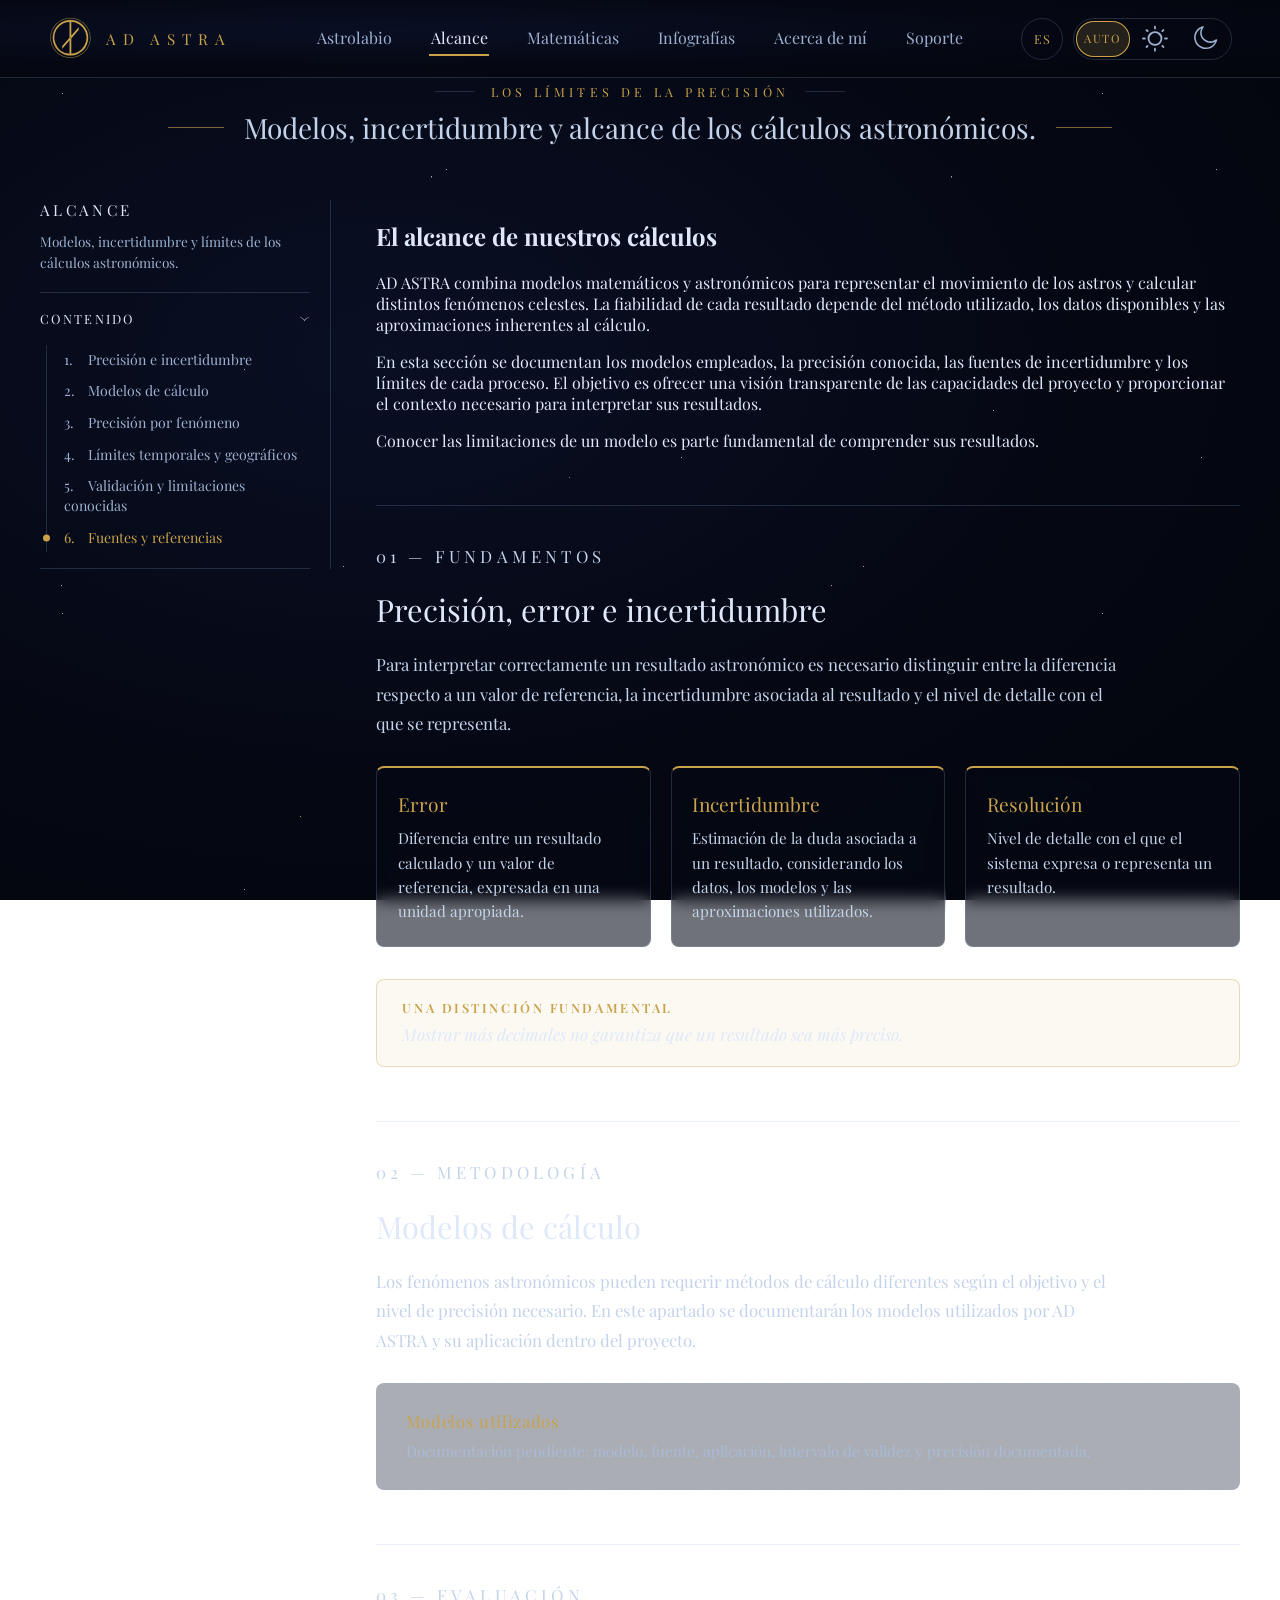
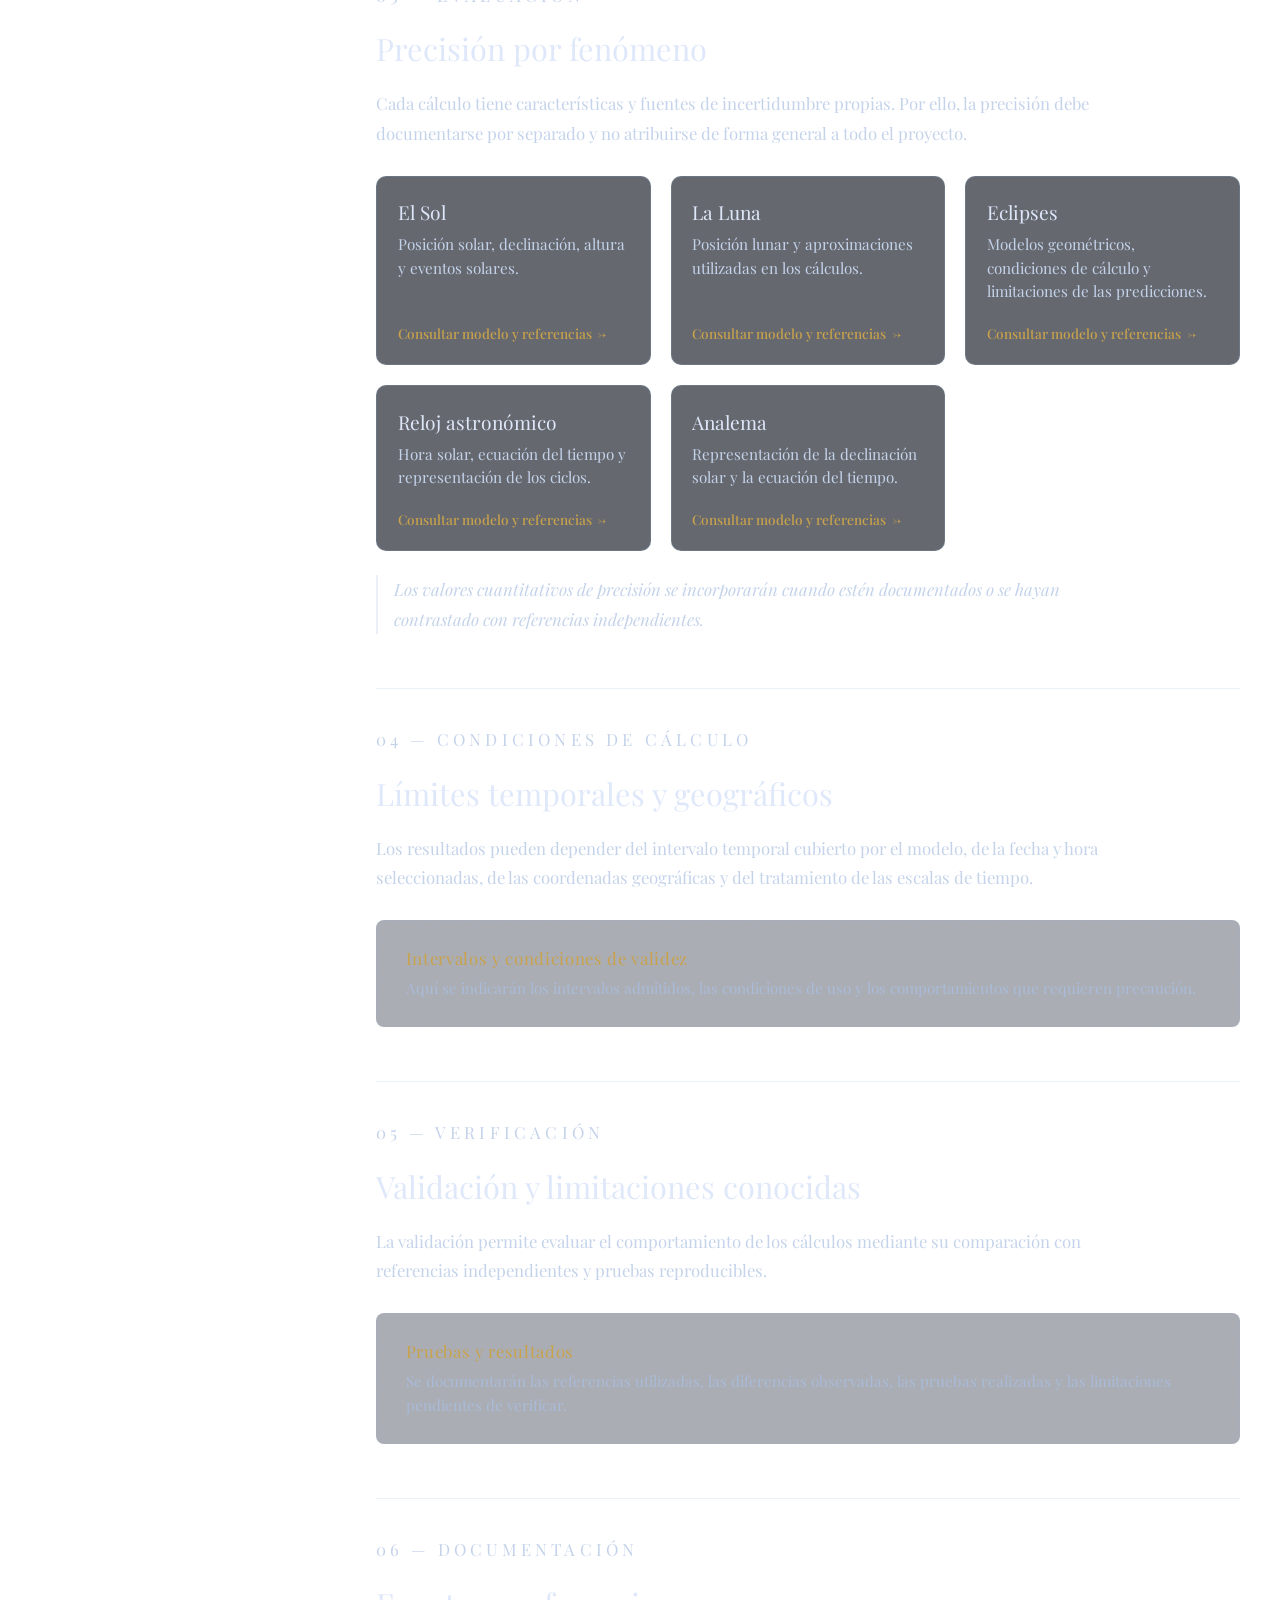
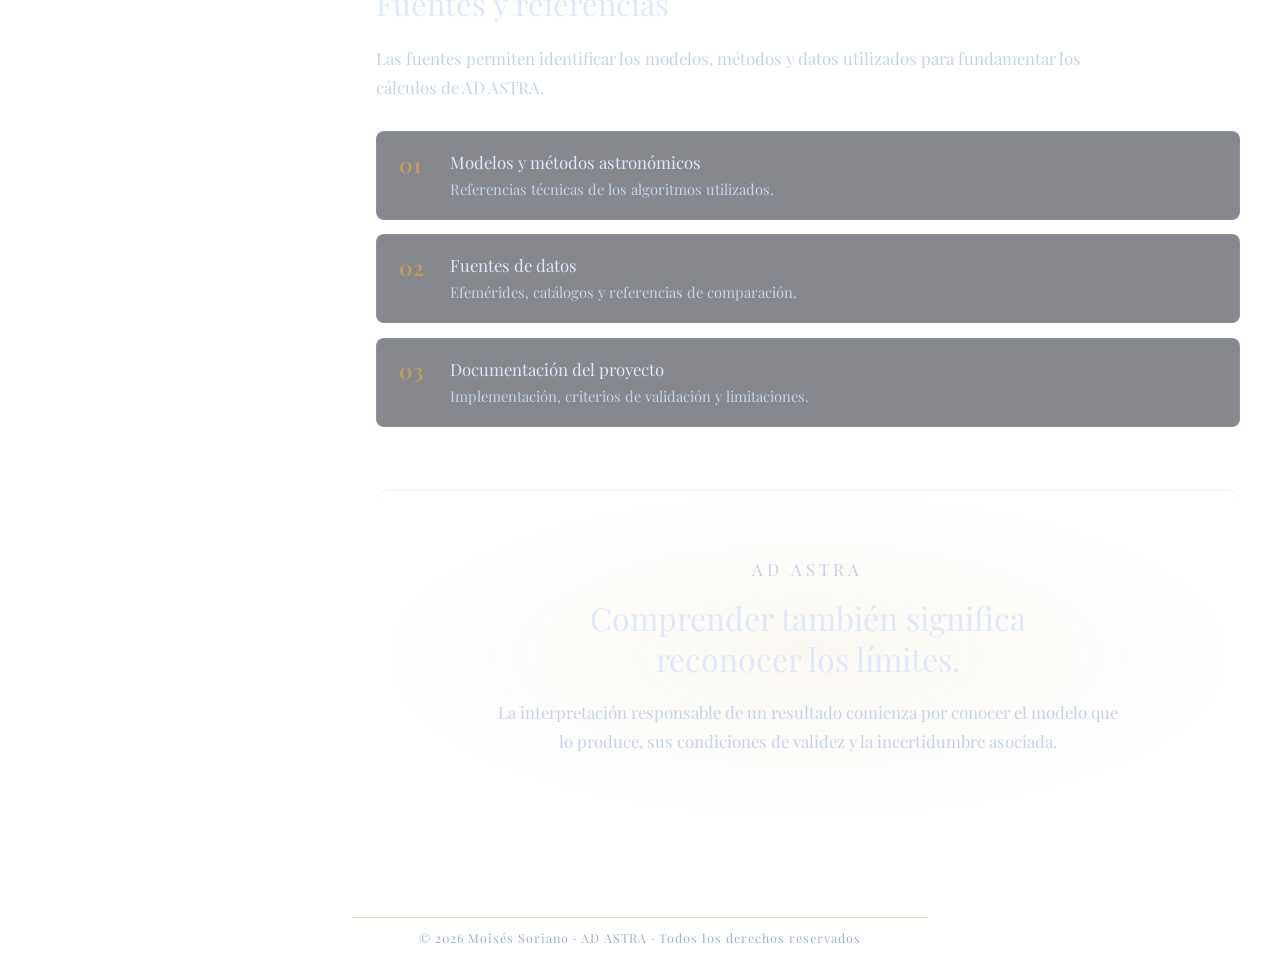
==== commit cf03790e: "Fix: cambio de nombre a los archivos antiguos infogfrafias.js y css ahorea eventos-datos.js y css. F" ====
--- a/paginas/alcance.html
+++ b/paginas/alcance.html
@@ -12,6 +12,7 @@
     <link rel="stylesheet" href="../css/base.css" />
     <link rel="stylesheet" href="../css/tema.css" />
     <link rel="stylesheet" href="../css/estructura.css" />
+    <link rel="stylesheet" href="../css/menu-lateral.css" />
     <link rel="stylesheet" href="../css/alcance.css" />
     <link rel="stylesheet" href="../css/pie.css" />
     <link rel="stylesheet" href="../css/fondo-estrellas.css" />
@@ -20,6 +21,8 @@
     <script src="../scripts/ubicacion.js" defer></script>
     <script src="../scripts/tema.js" defer></script>
     <script src="../scripts/idioma.js" defer></script>
+    <script src="../scripts/menu-lateral-datos.js" defer></script>
+    <script src="../scripts/menu-lateral.js" defer></script>
   </head>
   <body>
     <div id="fondo-lavado" aria-hidden="true"></div>
@@ -58,6 +61,8 @@
           </h1>
         </section>
 
+        <div class="pagina-con-menu">
+          <nav class="menu-lateral" data-menu="alcance" data-titulo="Alcance" data-descripcion="Modelos, incertidumbre y límites de los cálculos astronómicos." aria-label="Contenido de Alcance"></nav>
         <div class="contenido-pagina">
 
           <!-- Introducción -->
@@ -84,50 +89,6 @@
               de comprender sus resultados.
             </p>
           </section>
-
-          <!-- Navegación interna -->
-          <nav class="alcance-nav" aria-label="Contenido de Alcance">
-            <p class="alcance-nav-etiqueta">Contenido</p>
-
-            <ol>
-              <li>
-                <a href="#precision">
-                  <span>01</span>
-                  Precisión e incertidumbre
-                </a>
-              </li>
-              <li>
-                <a href="#modelos">
-                  <span>02</span>
-                  Modelos de cálculo
-                </a>
-              </li>
-              <li>
-                <a href="#fenomenos">
-                  <span>03</span>
-                  Precisión por fenómeno
-                </a>
-              </li>
-              <li>
-                <a href="#condiciones">
-                  <span>04</span>
-                  Límites temporales y geográficos
-                </a>
-              </li>
-              <li>
-                <a href="#validacion">
-                  <span>05</span>
-                  Validación y limitaciones conocidas
-                </a>
-              </li>
-              <li>
-                <a href="#referencias">
-                  <span>06</span>
-                  Fuentes y referencias
-                </a>
-              </li>
-            </ol>
-          </nav>
 
           <!-- 01. Precisión e incertidumbre -->
           <section id="precision" class="alcance-seccion">
@@ -347,6 +308,7 @@
           </footer>
 
         </div>
+        </div>
       </main>
       <footer id="pie" class="pie pie-minimo">
         <div class="pie-final">
@@ -355,4 +317,4 @@
       </footer>
     </div>
   </body>
-</html>
+</html>
--- a/css/estructura.css
+++ b/css/estructura.css
@@ -357,6 +357,18 @@
   mask: var(--icono) center / contain no-repeat;
 }
  
+/* Cabecera en móviles estrechos (≤420 px): logo y acciones caben en una fila */
+@media (max-width: 420px) {
+  .cabecera { gap: 0.5rem; padding-inline: 0.75rem; }
+  .logo { gap: 0.5rem; letter-spacing: 0.2em; font-size: 0.85rem; }
+  .logo-marca { width: 36px; height: 36px; }
+  .cabecera-acciones { gap: 0.4rem; }
+  .boton-tema, .tirador { width: 38px; height: 38px; }
+  .control-tema { height: 38px; }
+  .control-tema-opcion { min-width: 30px; height: 32px; padding: 0 0.4rem; }
+  .control-tema-opcion .icono-svg { width: 24px; height: 24px; }
+}
+
 @media (max-width: 800px) {
   .cabecera { grid-template-columns: 1fr auto; row-gap: 0.6rem; }
   .nav-capas { grid-column: 1 / -1; grid-row: 2; justify-content: center; flex-wrap: wrap; }
--- a/css/menu-lateral.css
+++ b/css/menu-lateral.css
@@ -0,0 +1,99 @@
+/* css/menu-lateral.css — menú lateral de las páginas internas (Alcance, Matemáticas, Infografía) y su disposición.
+   Se dibuja con scripts/menu-lateral.js. Colores: solo variables de css/tema.css. */
+
+.pagina-con-menu {
+  display: flex;
+  align-items: flex-start;
+  gap: clamp(1.5rem, 3.5vw, 3rem);
+  width: min(calc(100% - 2rem), 1200px);
+  min-height: 65vh;
+  margin: clamp(1.5rem, 4vh, 3rem) auto clamp(3rem, 8vh, 6rem);
+}
+/* el contenido ocupa el resto; gana a cualquier regla suelta de .contenido-pagina de otras hojas */
+.pagina-con-menu .contenido-pagina { flex: 1 1 0; min-width: 0; width: 100%; margin: 0; }
+
+.menu-lateral {
+  position: sticky;
+  top: 6rem;
+  flex: 0 0 270px;
+  width: 270px;
+  max-height: calc(100vh - 7.5rem);
+  overflow-y: auto;
+  padding-right: 1.25rem;
+  border-right: 1px solid var(--linea);
+}
+
+/* Cabecera: título + descripción (en móvil es el botón que despliega el menú) */
+.ml-toggle {
+  display: block;
+  width: 100%;
+  padding: 0 0 1.25rem;
+  border: 0;
+  border-bottom: 1px solid var(--linea);
+  background: none;
+  color: inherit;
+  font: inherit;
+  text-align: left;
+  cursor: default;
+}
+.ml-titulo { display: block; font-size: 0.95rem; letter-spacing: 0.22em; text-transform: uppercase; color: var(--texto); }
+.ml-descripcion { display: block; margin-top: 0.7rem; font-size: 0.85rem; line-height: 1.5; color: var(--texto-suave); }
+
+/* Grupos (acordeón) */
+.ml-grupo { border-bottom: 1px solid var(--linea); }
+.ml-grupo summary {
+  display: flex;
+  align-items: center;
+  justify-content: space-between;
+  padding: 0.9rem 0;
+  font-size: 0.8rem;
+  letter-spacing: 0.18em;
+  text-transform: uppercase;
+  color: var(--texto);
+  list-style: none;
+  cursor: pointer;
+  transition: color 0.2s;
+}
+.ml-grupo summary::-webkit-details-marker { display: none; }
+.ml-grupo summary::after { content: "›"; font-size: 1.1rem; letter-spacing: 0; color: var(--texto-suave); transition: transform 0.2s; }
+.ml-grupo[open] summary::after { transform: rotate(90deg); }
+.ml-grupo summary:hover, .ml-grupo summary:focus-visible { color: var(--acento); }
+
+/* Ítems: línea vertical a la izquierda; el activo lleva un punto dorado sobre la línea */
+.ml-grupo ol { margin: 0 0 1rem 0.35rem; padding: 0 0 0 1.1rem; border-left: 1px solid var(--linea); list-style: none; display: grid; gap: 0.15rem; }
+.ml-grupo a {
+  position: relative;
+  display: block;
+  padding: 0.3rem 0;
+  font-size: 0.88rem;
+  line-height: 1.4;
+  color: var(--texto-suave);
+  text-decoration: none;
+  transition: color 0.2s;
+}
+.ml-grupo a:hover, .ml-grupo a:focus-visible { color: var(--texto); }
+.ml-num { display: inline-block; min-width: 1.4em; }
+.ml-grupo a.activa { color: var(--acento); }
+.ml-grupo a.activa::before {
+  content: "";
+  position: absolute;
+  left: calc(-1.1rem - 4px);
+  top: 50%;
+  width: 7px;
+  height: 7px;
+  border-radius: 50%;
+  background: var(--acento);
+  transform: translateY(-50%);
+}
+.ml-grupo a.pendiente { opacity: 0.55; cursor: default; }
+
+/* Móvil / tablet: el menú se pliega bajo su título */
+@media (max-width: 900px) {
+  .pagina-con-menu { flex-direction: column; gap: 1.25rem; margin-top: 1rem; }
+  .menu-lateral { position: static; flex: none; width: 100%; max-height: none; padding-right: 0; border-right: 0; border-bottom: 1px solid var(--linea); overflow: visible; }
+  .ml-toggle { position: relative; padding-bottom: 1rem; border-bottom: 0; cursor: pointer; }
+  .ml-toggle::after { content: "+"; position: absolute; top: 0; right: 0.2rem; font-size: 1.3rem; color: var(--acento); }
+  .menu-lateral.abierto .ml-toggle::after { content: "−"; }
+  .ml-cuerpo { display: none; border-top: 1px solid var(--linea); }
+  .menu-lateral.abierto .ml-cuerpo { display: block; }
+}
--- a/css/alcance.css
+++ b/css/alcance.css
@@ -1,113 +1,4 @@
 /* css/alcance.css — Estilos específicos para la página de Alcance (modelos, precisión e incertidumbre) */
-
-/* Contenedor principal de lectura */
-.contenido-pagina {
-  width: min(calc(100% - 2.5rem), 980px);
-  margin: 1.5rem auto clamp(3rem, 6vh, 5rem);
-}
-
-/* ───────── INTRODUCCIÓN ───────── */
-.alcance-introduccion {
-  padding-bottom: 2.5rem;
-  border-bottom: 1px solid var(--linea);
-}
-
-.alcance-introduccion h2 {
-  margin: 0 0 1.25rem;
-  font-size: clamp(1.6rem, 2.8vw, 2.2rem);
-  font-weight: normal;
-  color: var(--texto);
-  line-height: 1.25;
-}
-
-.alcance-introduccion p {
-  margin: 0 0 1.15rem;
-  font-size: 1.05rem;
-  line-height: 1.75;
-  color: var(--tinta-suave);
-  max-width: 74ch;
-}
-
-.alcance-destacado {
-  margin: 1.75rem 0 0;
-  padding: 1.1rem 1.4rem;
-  border-left: 3px solid var(--acento);
-  border-radius: 0 8px 8px 0;
-  background: color-mix(in srgb, var(--oro) 8%, transparent);
-  font-size: 1.1rem !important;
-  font-style: italic;
-  color: var(--texto) !important;
-  line-height: 1.6;
-}
-
-/* ───────── ÍNDICE / NAVEGACIÓN INTERNA ───────── */
-.alcance-nav {
-  margin: 2.5rem 0 3.5rem;
-  padding: 1.75rem 2rem;
-  border: 1px solid var(--linea);
-  border-radius: 12px;
-  background: color-mix(in srgb, var(--panel) 50%, transparent);
-  backdrop-filter: blur(8px);
-}
-
-.alcance-nav-etiqueta {
-  display: flex;
-  align-items: center;
-  gap: 0.75rem;
-  margin: 0 0 1.25rem;
-  font-size: 0.75rem;
-  letter-spacing: 0.28em;
-  text-transform: uppercase;
-  color: var(--acento);
-}
-
-.alcance-nav-etiqueta::after {
-  content: "";
-  flex: 1;
-  height: 1px;
-  background: var(--linea);
-  opacity: 0.7;
-}
-
-.alcance-nav ol {
-  display: grid;
-  grid-template-columns: repeat(auto-fit, minmax(260px, 1fr));
-  gap: 0.75rem;
-  margin: 0;
-  padding: 0;
-  list-style: none;
-}
-
-.alcance-nav a {
-  display: flex;
-  align-items: center;
-  gap: 0.85rem;
-  padding: 0.75rem 1rem;
-  border: 1px solid color-mix(in srgb, var(--linea) 80%, transparent);
-  border-radius: 8px;
-  background: color-mix(in srgb, var(--superficie) 40%, transparent);
-  text-decoration: none;
-  color: var(--texto);
-  font-size: 0.95rem;
-  transition: all 0.2s ease;
-}
-
-.alcance-nav a:hover {
-  border-color: var(--acento);
-  background: color-mix(in srgb, var(--panel) 90%, transparent);
-  color: var(--acento);
-  transform: translateY(-2px);
-  box-shadow: 0 4px 14px rgba(0, 0, 0, 0.08);
-}
-
-.alcance-nav a span {
-  font-family: var(--fuente);
-  font-size: 0.85rem;
-  font-weight: 600;
-  color: var(--acento);
-  letter-spacing: 0.05em;
-  opacity: 0.85;
-}
 
 /* ───────── SECCIONES GENERALES ───────── */
 .alcance-seccion {
@@ -385,14 +276,8 @@
 
 /* ───────── RESPONSIVE ───────── */
 @media (max-width: 768px) {
-  .alcance-nav {
-    padding: 1.25rem 1.25rem;
-  }
-  .alcance-nav ol {
-    grid-template-columns: 1fr;
-  }
   .alcance-conceptos,
   .alcance-fenomenos {
     grid-template-columns: 1fr;
   }
-}
+}
--- a/css/pie.css
+++ b/css/pie.css
@@ -31,7 +31,7 @@
 .pie-final { display: grid; justify-items: center; gap: 0.7rem; width: min(100%, 1500px); margin: 3rem auto 0; color: var(--texto-suave); font-size: 0.78rem; letter-spacing: 0.08em; text-align: center; }
 .pie-final::before { width: min(100%, 36rem); border-top: 1px solid var(--borde-oro); content: ""; }
 
-@media (max-width: 900px) {
+@media (max-width: 1100px) {
   .pie-contenido { grid-template-columns: repeat(3, minmax(0, 1fr)); }
   .pie-logo { grid-column: 1 / -1; justify-self: center; }
 }
